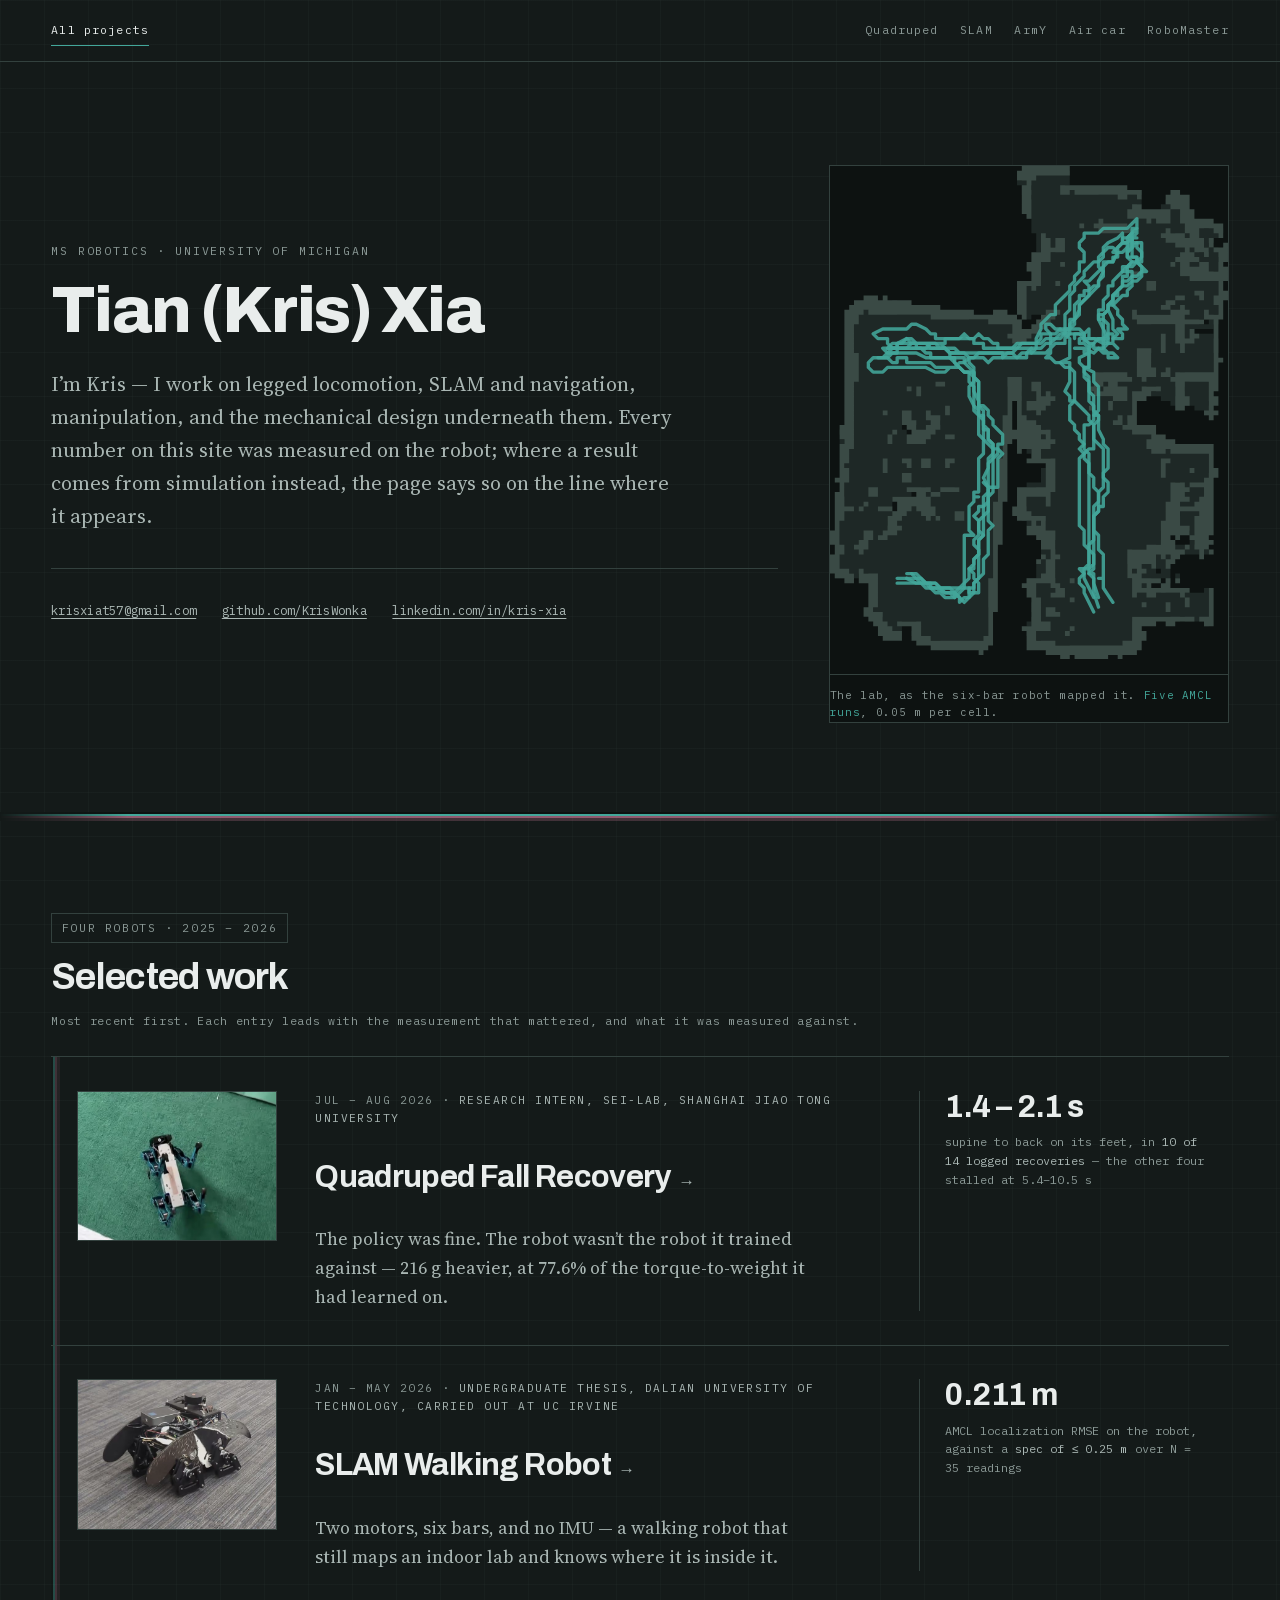
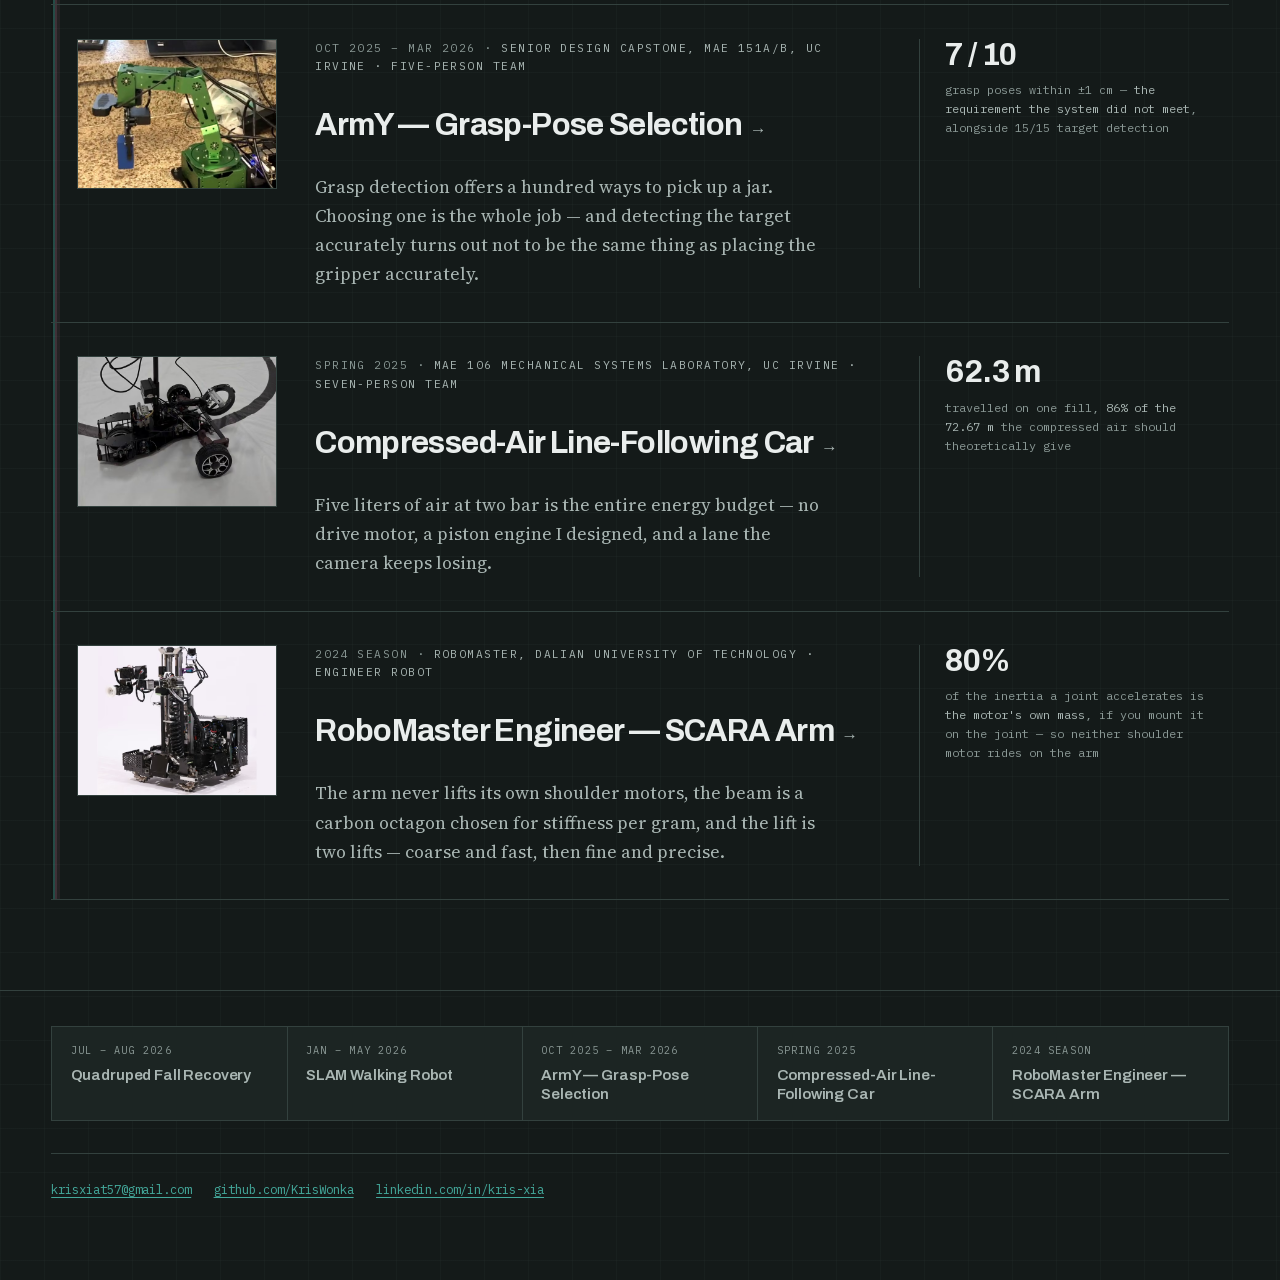
==== index.html @ 424e4858 "Portfolio site: five robotics project pages Static site, no build step. Self-hosted variable fonts, " ====
<!doctype html>
<html lang="en">
<head>
<meta charset="utf-8">
<meta name="viewport" content="width=device-width, initial-scale=1">
<title>Tian (Kris) Xia — Robotics</title>
<meta name="description" content="Robotics engineer — sim-to-real RL, legged locomotion, SLAM and navigation, manipulation. Five hardware projects, with the numbers each one produced.">
<link rel="canonical" href="https://kriswonka.github.io/">
<link rel="icon" href="favicon.ico" sizes="16x16 32x32 48x48">
<meta name="theme-color" content="#141a19">
<meta property="og:type" content="website">
<meta property="og:site_name" content="Tian (Kris) Xia">
<meta property="og:title" content="Tian (Kris) Xia — Robotics">
<meta property="og:description" content="Robotics engineer — sim-to-real RL, legged locomotion, SLAM and navigation, manipulation. Five hardware projects, with the numbers each one produced.">
<meta property="og:url" content="https://kriswonka.github.io/">
<meta property="og:image" content="https://kriswonka.github.io/assets/og/index.jpg?v=1788221884">
<meta property="og:image:width" content="1200">
<meta property="og:image:height" content="630">
<meta name="twitter:card" content="summary_large_image">
<meta name="twitter:title" content="Tian (Kris) Xia — Robotics">
<meta name="twitter:description" content="Robotics engineer — sim-to-real RL, legged locomotion, SLAM and navigation, manipulation. Five hardware projects, with the numbers each one produced.">
<meta name="twitter:image" content="https://kriswonka.github.io/assets/og/index.jpg?v=1788221884">
<link rel="preload" href="assets/fonts/archivo-600-800-latin.woff2?v=1788221884" as="font" type="font/woff2" crossorigin>
<link rel="preload" href="assets/fonts/source-serif-4-400-600-latin.woff2?v=1788221884" as="font" type="font/woff2" crossorigin>
<link rel="stylesheet" href="style.css?v=1788221884">
</head>

<body>
<a class="skip" href="#main">Skip to content</a>
<nav class="sitenav" aria-label="Projects"><div class="wrap">
  <a href="index.html" class="home" aria-current="page">All projects</a>
  <a href="quadruped.html">Quadruped</a>
  <a href="slam.html">SLAM</a>
  <a href="army.html">ArmY</a>
  <a href="linefollower.html">Air car</a>
  <a href="robomaster.html">RoboMaster</a>
</div></nav>

<header class="hero">
  <div class="wrap">
    <div class="home-grid">
      <div>
    <p class="eyebrow">MS Robotics · University of Michigan</p>
    <h1>Tian (Kris) Xia</h1>
    <p class="lede">
      I’m Kris — I work on legged locomotion, SLAM and navigation, manipulation, and the
      mechanical design underneath them. Every number on this site was measured on the
      robot; where a result comes from simulation instead, the page says so on the line
      where it appears.
    </p>
    <p class="home-contact">
      <a href="mailto:krisxiat57@gmail.com">krisxiat57@gmail.com</a>
      <a href="https://github.com/KrisWonka">github.com/KrisWonka</a>
      <a href="https://www.linkedin.com/in/kris-xia">linkedin.com/in/kris-xia</a>
    </p>
      </div>

      <figure class="home-map">
        <svg class="map-svg" xmlns="http://www.w3.org/2000/svg" viewBox="0 0 83 103" width="83" height="103" role="img" fill="none" aria-label="Occupancy grid of the lab, mapped by the six-bar walking robot, with five AMCL navigation runs traced across it."><g fill="#1e2826"><path d="M42 1h8v1h-8zM40 2h10v1h-10zM39 3h11v1h-11zM40 4h1v1h-1zM42 4h7v1h-7zM40 5h16v1h-16zM64 5h1v1h-1zM42 6h22v1h-22zM71 6h2v1h-2zM41 7h24v1h-24zM70 7h3v1h-3zM41 8h23v1h-23zM69 8h4v1h-4zM41 9h23v1h-23zM69 9h4v1h-4zM41 10h23v1h-23zM70 10h4v1h-4zM42 11h32v1h-32zM42 12h33v1h-33zM76 12h2v1h-2zM79 12h1v1h-1zM42 13h18v1h-18zM63 13h19v1h-19zM43 14h28v1h-28zM72 14h9v1h-9zM43 15h29v1h-29zM74 15h6v1h-6zM43 16h36v1h-36zM43 17h1v1h-1zM45 17h1v1h-1zM47 17h30v1h-30zM79 17h2v1h-2zM82 17h1v1h-1zM45 18h37v1h-37zM45 19h36v1h-36zM43 20h30v1h-30zM74 20h8v1h-8zM42 21h1v1h-1zM44 21h29v1h-29zM75 21h8v1h-8zM43 22h30v1h-30zM77 22h3v1h-3zM81 22h1v1h-1zM43 23h38v1h-38zM41 24h1v1h-1zM43 24h38v1h-38zM40 25h27v1h-27zM68 25h13v1h-13zM40 26h41v1h-41zM40 27h41v1h-41zM8 28h1v1h-1zM13 28h1v1h-1zM40 28h41v1h-41zM7 29h1v1h-1zM40 29h41v1h-41zM6 30h8v1h-8zM40 30h41v1h-41zM5 31h24v1h-24zM40 31h2v1h-2zM46 31h18v1h-18zM74 31h6v1h-6zM5 32h33v1h-33zM39 32h1v1h-1zM45 32h22v1h-22zM74 32h3v1h-3zM79 32h2v1h-2zM5 33h33v1h-33zM44 33h29v1h-29zM74 33h6v1h-6zM5 34h33v1h-33zM43 34h30v1h-30zM74 34h2v1h-2zM5 35h33v1h-33zM41 35h32v1h-32zM74 35h6v1h-6zM4 36h77v1h-77zM5 37h76v1h-76zM4 38h77v1h-77zM4 39h62v1h-62zM67 39h13v1h-13zM5 40h61v1h-61zM67 40h13v1h-13zM5 41h60v1h-60zM67 41h13v1h-13zM5 42h75v1h-75zM5 43h51v1h-51zM57 43h8v1h-8zM66 43h7v1h-7zM74 43h6v1h-6zM5 44h50v1h-50zM56 44h16v1h-16zM75 44h5v1h-5zM5 45h33v1h-33zM39 45h16v1h-16zM56 45h24v1h-24zM5 46h32v1h-32zM39 46h4v1h-4zM44 46h11v1h-11zM56 46h2v1h-2zM60 46h6v1h-6zM68 46h4v1h-4zM74 46h6v1h-6zM5 47h32v1h-32zM40 47h3v1h-3zM44 47h11v1h-11zM61 47h4v1h-4zM67 47h5v1h-5zM73 47h7v1h-7zM5 48h32v1h-32zM39 48h4v1h-4zM44 48h1v1h-1zM46 48h17v1h-17zM69 48h11v1h-11zM4 49h33v1h-33zM40 49h3v1h-3zM45 49h18v1h-18zM71 49h8v1h-8zM4 50h33v1h-33zM40 50h2v1h-2zM44 50h14v1h-14zM59 50h4v1h-4zM76 50h4v1h-4zM4 51h33v1h-33zM40 51h23v1h-23zM78 51h1v1h-1zM4 52h33v1h-33zM40 52h23v1h-23zM4 53h11v1h-11zM17 53h5v1h-5zM23 53h14v1h-14zM40 53h22v1h-22zM4 54h11v1h-11zM18 54h3v1h-3zM22 54h15v1h-15zM40 54h1v1h-1zM42 54h21v1h-21zM2 55h1v1h-1zM4 55h12v1h-12zM18 55h2v1h-2zM21 55h16v1h-16zM39 55h1v1h-1zM42 55h1v1h-1zM45 55h22v1h-22zM4 56h13v1h-13zM20 56h16v1h-16zM39 56h29v1h-29zM2 57h1v1h-1zM4 57h32v1h-32zM39 57h1v1h-1zM41 57h2v1h-2zM44 57h1v1h-1zM46 57h21v1h-21zM68 57h1v1h-1zM4 58h32v1h-32zM39 58h2v1h-2zM42 58h25v1h-25zM69 58h3v1h-3zM3 59h33v1h-33zM41 59h1v1h-1zM43 59h36v1h-36zM3 60h33v1h-33zM43 60h36v1h-36zM3 61h33v1h-33zM46 61h33v1h-33zM3 62h21v1h-21zM25 62h11v1h-11zM45 62h34v1h-34zM3 63h33v1h-33zM44 63h35v1h-35zM3 64h33v1h-33zM44 64h36v1h-36zM3 65h33v1h-33zM44 65h35v1h-35zM3 66h32v1h-32zM41 66h31v1h-31zM73 66h6v1h-6zM3 67h16v1h-16zM20 67h6v1h-6zM27 67h8v1h-8zM43 67h36v1h-36zM3 68h14v1h-14zM19 68h16v1h-16zM41 68h31v1h-31zM73 68h6v1h-6zM2 69h11v1h-11zM20 69h15v1h-15zM41 69h31v1h-31zM73 69h6v1h-6zM2 70h11v1h-11zM20 70h15v1h-15zM41 70h38v1h-38zM2 71h11v1h-11zM16 71h3v1h-3zM21 71h14v1h-14zM39 71h32v1h-32zM72 71h7v1h-7zM2 72h18v1h-18zM21 72h14v1h-14zM39 72h1v1h-1zM41 72h30v1h-30zM73 72h6v1h-6zM2 73h10v1h-10zM14 73h8v1h-8zM23 73h12v1h-12zM40 73h1v1h-1zM42 73h29v1h-29zM72 73h6v1h-6zM2 74h10v1h-10zM13 74h22v1h-22zM41 74h3v1h-3zM45 74h26v1h-26zM72 74h5v1h-5zM78 74h1v1h-1zM2 75h11v1h-11zM14 75h21v1h-21zM43 75h1v1h-1zM45 75h25v1h-25zM73 75h5v1h-5zM2 76h33v1h-33zM45 76h24v1h-24zM71 76h1v1h-1zM75 76h2v1h-2zM78 76h1v1h-1zM2 77h33v1h-33zM45 77h24v1h-24zM75 77h1v1h-1zM77 77h1v1h-1zM2 78h33v1h-33zM44 78h2v1h-2zM47 78h23v1h-23zM75 78h1v1h-1zM2 79h33v1h-33zM44 79h2v1h-2zM47 79h21v1h-21zM70 79h8v1h-8zM2 80h32v1h-32zM44 80h19v1h-19zM68 80h11v1h-11zM1 81h33v1h-33zM44 81h19v1h-19zM66 81h1v1h-1zM68 81h3v1h-3zM1 82h33v1h-33zM44 82h2v1h-2zM47 82h20v1h-20zM68 82h3v1h-3zM1 83h33v1h-33zM43 83h3v1h-3zM47 83h15v1h-15zM63 83h4v1h-4zM68 83h3v1h-3zM1 84h33v1h-33zM43 84h3v1h-3zM47 84h15v1h-15zM63 84h5v1h-5zM69 84h2v1h-2zM1 85h2v1h-2zM5 85h1v1h-1zM8 85h26v1h-26zM43 85h3v1h-3zM47 85h15v1h-15zM63 85h8v1h-8zM72 85h1v1h-1zM9 86h25v1h-25zM41 86h26v1h-26zM70 86h1v1h-1zM9 87h25v1h-25zM41 87h25v1h-25zM9 88h25v1h-25zM42 88h22v1h-22zM69 88h1v1h-1zM78 88h1v1h-1zM9 89h25v1h-25zM42 89h37v1h-37zM9 90h25v1h-25zM43 90h36v1h-36zM9 91h25v1h-25zM42 91h1v1h-1zM44 91h35v1h-35zM9 92h24v1h-24zM42 92h37v1h-37zM10 93h23v1h-23zM43 93h36v1h-36zM11 94h22v1h-22zM42 94h1v1h-1zM44 94h19v1h-19zM71 94h2v1h-2zM74 94h5v1h-5zM11 95h4v1h-4zM18 95h15v1h-15zM41 95h23v1h-23zM78 95h1v1h-1zM12 96h3v1h-3zM18 96h15v1h-15zM42 96h23v1h-23zM12 97h3v1h-3zM17 97h16v1h-16zM41 97h1v1h-1zM43 97h21v1h-21zM19 98h14v1h-14zM43 98h21v1h-21zM23 99h8v1h-8zM42 99h1v1h-1zM44 99h20v1h-20zM50 100h11v1h-11z"/></g><g fill="#3a4a45"><path d="M40 0h10v1h-10zM39 1h11v1h-11zM39 2h4v1h-4zM41 3h1v1h-1zM40 4h2v1h-2zM48 4h14v1h-14zM40 5h2v1h-2zM48 5h2v1h-2zM51 5h14v1h-14zM71 5h2v1h-2zM40 6h2v1h-2zM60 6h2v1h-2zM64 6h1v1h-1zM70 6h5v1h-5zM40 7h2v1h-2zM70 7h5v1h-5zM40 8h2v1h-2zM63 8h2v1h-2zM71 8h4v1h-4zM40 9h2v1h-2zM62 9h9v1h-9zM73 9h3v1h-3zM41 10h1v1h-1zM62 10h9v1h-9zM73 10h3v1h-3zM56 11h1v1h-1zM66 11h1v1h-1zM68 11h3v1h-3zM73 11h7v1h-7zM52 12h1v1h-1zM55 12h7v1h-7zM74 12h8v1h-8zM56 13h8v1h-8zM70 13h1v1h-1zM74 13h3v1h-3zM80 13h2v1h-2zM44 14h1v1h-1zM69 14h5v1h-5zM75 14h2v1h-2zM81 14h1v1h-1zM44 15h2v1h-2zM47 15h2v1h-2zM70 15h8v1h-8zM79 15h1v1h-1zM44 16h2v1h-2zM47 16h2v1h-2zM72 16h6v1h-6zM79 16h1v1h-1zM82 16h1v1h-1zM44 17h5v1h-5zM74 17h1v1h-1zM76 17h3v1h-3zM80 17h3v1h-3zM42 18h4v1h-4zM73 18h3v1h-3zM78 18h1v1h-1zM81 18h2v1h-2zM42 19h4v1h-4zM72 19h5v1h-5zM81 19h2v1h-2zM41 20h3v1h-3zM48 20h1v1h-1zM71 20h1v1h-1zM73 20h2v1h-2zM77 20h2v1h-2zM81 20h1v1h-1zM41 21h3v1h-3zM73 21h6v1h-6zM81 21h2v1h-2zM42 22h2v1h-2zM63 22h2v1h-2zM73 22h10v1h-10zM42 23h2v1h-2zM75 23h8v1h-8zM39 24h5v1h-5zM47 24h1v1h-1zM66 24h2v1h-2zM81 24h1v1h-1zM39 25h2v1h-2zM42 25h1v1h-1zM66 25h2v1h-2zM81 25h1v1h-1zM39 26h2v1h-2zM76 26h2v1h-2zM81 26h2v1h-2zM7 27h3v1h-3zM11 27h1v1h-1zM39 27h2v1h-2zM72 27h2v1h-2zM77 27h1v1h-1zM80 27h3v1h-3zM5 28h12v1h-12zM39 28h2v1h-2zM70 28h2v1h-2zM80 28h2v1h-2zM4 29h19v1h-19zM39 29h2v1h-2zM69 29h2v1h-2zM73 29h1v1h-1zM81 29h1v1h-1zM3 30h4v1h-4zM8 30h22v1h-22zM34 30h3v1h-3zM39 30h2v1h-2zM45 30h3v1h-3zM63 30h1v1h-1zM71 30h4v1h-4zM78 30h1v1h-1zM81 30h1v1h-1zM3 31h3v1h-3zM21 31h18v1h-18zM40 31h1v1h-1zM44 31h3v1h-3zM63 31h11v1h-11zM78 31h4v1h-4zM3 32h3v1h-3zM33 32h7v1h-7zM43 32h3v1h-3zM64 32h14v1h-14zM80 32h1v1h-1zM3 33h2v1h-2zM38 33h2v1h-2zM42 33h3v1h-3zM72 33h2v1h-2zM80 33h1v1h-1zM3 34h2v1h-2zM38 34h6v1h-6zM72 34h2v1h-2zM75 34h1v1h-1zM80 34h1v1h-1zM3 35h2v1h-2zM37 35h5v1h-5zM69 35h1v1h-1zM72 35h2v1h-2zM75 35h2v1h-2zM80 35h1v1h-1zM3 36h2v1h-2zM38 36h3v1h-3zM69 36h1v1h-1zM72 36h4v1h-4zM80 36h1v1h-1zM3 37h2v1h-2zM69 37h1v1h-1zM73 37h1v1h-1zM80 37h1v1h-1zM3 38h2v1h-2zM64 38h3v1h-3zM69 38h1v1h-1zM73 38h1v1h-1zM80 38h1v1h-1zM3 39h3v1h-3zM64 39h3v1h-3zM80 39h1v1h-1zM3 40h3v1h-3zM64 40h3v1h-3zM80 40h2v1h-2zM3 41h3v1h-3zM64 41h3v1h-3zM80 41h1v1h-1zM3 42h3v1h-3zM64 42h4v1h-4zM70 42h1v1h-1zM80 42h1v1h-1zM3 43h3v1h-3zM55 43h7v1h-7zM64 43h4v1h-4zM69 43h2v1h-2zM72 43h9v1h-9zM3 44h3v1h-3zM37 44h3v1h-3zM55 44h8v1h-8zM65 44h1v1h-1zM71 44h10v1h-10zM3 45h2v1h-2zM22 45h2v1h-2zM37 45h3v1h-3zM42 45h2v1h-2zM55 45h2v1h-2zM58 45h2v1h-2zM72 45h2v1h-2zM79 45h2v1h-2zM3 46h2v1h-2zM16 46h1v1h-1zM18 46h1v1h-1zM37 46h3v1h-3zM42 46h2v1h-2zM54 46h2v1h-2zM57 46h5v1h-5zM65 46h4v1h-4zM72 46h2v1h-2zM79 46h2v1h-2zM3 47h2v1h-2zM18 47h1v1h-1zM37 47h3v1h-3zM43 47h1v1h-1zM45 47h1v1h-1zM55 47h7v1h-7zM63 47h4v1h-4zM72 47h2v1h-2zM79 47h1v1h-1zM3 48h2v1h-2zM37 48h3v1h-3zM43 48h4v1h-4zM59 48h3v1h-3zM63 48h3v1h-3zM72 48h3v1h-3zM79 48h2v1h-2zM3 49h2v1h-2zM37 49h1v1h-1zM39 49h1v1h-1zM41 49h5v1h-5zM58 49h1v1h-1zM63 49h1v1h-1zM72 49h3v1h-3zM79 49h2v1h-2zM3 50h2v1h-2zM24 50h1v1h-1zM37 50h1v1h-1zM39 50h1v1h-1zM41 50h4v1h-4zM54 50h1v1h-1zM58 50h1v1h-1zM63 50h1v1h-1zM72 50h2v1h-2zM79 50h1v1h-1zM3 51h2v1h-2zM11 51h1v1h-1zM15 51h2v1h-2zM20 51h1v1h-1zM24 51h1v1h-1zM37 51h1v1h-1zM39 51h1v1h-1zM43 51h1v1h-1zM63 51h1v1h-1zM78 51h3v1h-3zM3 52h2v1h-2zM15 52h2v1h-2zM20 52h3v1h-3zM36 52h2v1h-2zM39 52h2v1h-2zM60 52h1v1h-1zM62 52h2v1h-2zM79 52h1v1h-1zM3 53h2v1h-2zM15 53h3v1h-3zM21 53h2v1h-2zM36 53h2v1h-2zM39 53h4v1h-4zM59 53h2v1h-2zM62 53h2v1h-2zM2 54h3v1h-3zM16 54h2v1h-2zM20 54h3v1h-3zM36 54h2v1h-2zM39 54h5v1h-5zM61 54h7v1h-7zM2 55h3v1h-3zM13 55h1v1h-1zM17 55h5v1h-5zM36 55h10v1h-10zM63 55h5v1h-5zM2 56h3v1h-3zM12 56h1v1h-1zM16 56h5v1h-5zM24 56h2v1h-2zM36 56h8v1h-8zM45 56h1v1h-1zM67 56h3v1h-3zM3 57h2v1h-2zM12 57h1v1h-1zM16 57h4v1h-4zM36 57h2v1h-2zM39 57h8v1h-8zM66 57h6v1h-6zM2 58h3v1h-3zM36 58h1v1h-1zM39 58h7v1h-7zM66 58h14v1h-14zM2 59h2v1h-2zM36 59h1v1h-1zM39 59h1v1h-1zM42 59h2v1h-2zM67 59h3v1h-3zM71 59h9v1h-9zM2 60h2v1h-2zM36 60h1v1h-1zM42 60h2v1h-2zM79 60h1v1h-1zM2 61h2v1h-2zM11 61h1v1h-1zM15 61h2v1h-2zM19 61h2v1h-2zM24 61h2v1h-2zM35 61h2v1h-2zM41 61h6v1h-6zM69 61h2v1h-2zM79 61h1v1h-1zM2 62h1v1h-1zM11 62h1v1h-1zM16 62h1v1h-1zM19 62h2v1h-2zM24 62h1v1h-1zM35 62h2v1h-2zM45 62h2v1h-2zM69 62h1v1h-1zM79 62h1v1h-1zM2 63h2v1h-2zM11 63h1v1h-1zM35 63h2v1h-2zM45 63h2v1h-2zM69 63h1v1h-1zM75 63h1v1h-1zM79 63h2v1h-2zM2 64h2v1h-2zM15 64h2v1h-2zM35 64h2v1h-2zM45 64h2v1h-2zM69 64h1v1h-1zM79 64h2v1h-2zM1 65h3v1h-3zM15 65h2v1h-2zM35 65h2v1h-2zM45 65h2v1h-2zM78 65h2v1h-2zM2 66h1v1h-1zM35 66h2v1h-2zM45 66h2v1h-2zM71 66h3v1h-3zM75 66h5v1h-5zM2 67h1v1h-1zM8 67h2v1h-2zM16 67h5v1h-5zM23 67h4v1h-4zM35 67h2v1h-2zM39 67h8v1h-8zM71 67h4v1h-4zM78 67h2v1h-2zM1 68h2v1h-2zM8 68h2v1h-2zM18 68h2v1h-2zM21 68h2v1h-2zM35 68h2v1h-2zM39 68h7v1h-7zM71 68h3v1h-3zM78 68h2v1h-2zM1 69h2v1h-2zM13 69h8v1h-8zM35 69h2v1h-2zM39 69h2v1h-2zM45 69h1v1h-1zM71 69h4v1h-4zM77 69h3v1h-3zM1 70h2v1h-2zM7 70h1v1h-1zM14 70h7v1h-7zM34 70h2v1h-2zM39 70h2v1h-2zM45 70h1v1h-1zM70 70h3v1h-3zM76 70h4v1h-4zM1 71h4v1h-4zM6 71h1v1h-1zM10 71h3v1h-3zM14 71h3v1h-3zM18 71h4v1h-4zM34 71h2v1h-2zM38 71h3v1h-3zM70 71h10v1h-10zM1 72h2v1h-2zM13 72h3v1h-3zM19 72h3v1h-3zM26 72h2v1h-2zM34 72h2v1h-2zM38 72h4v1h-4zM70 72h3v1h-3zM77 72h3v1h-3zM1 73h2v1h-2zM12 73h3v1h-3zM20 73h1v1h-1zM22 73h1v1h-1zM26 73h2v1h-2zM34 73h2v1h-2zM39 73h6v1h-6zM70 73h3v1h-3zM76 73h4v1h-4zM1 74h1v1h-1zM12 74h2v1h-2zM34 74h2v1h-2zM42 74h1v1h-1zM44 74h1v1h-1zM69 74h4v1h-4zM76 74h4v1h-4zM1 75h1v1h-1zM12 75h3v1h-3zM34 75h2v1h-2zM41 75h4v1h-4zM69 75h6v1h-6zM76 75h4v1h-4zM0 76h2v1h-2zM7 76h2v1h-2zM11 76h3v1h-3zM34 76h2v1h-2zM41 76h6v1h-6zM69 76h6v1h-6zM76 76h4v1h-4zM0 77h2v1h-2zM7 77h2v1h-2zM10 77h2v1h-2zM34 77h2v1h-2zM43 77h4v1h-4zM69 77h2v1h-2zM72 77h1v1h-1zM75 77h4v1h-4zM0 78h2v1h-2zM6 78h2v1h-2zM34 78h2v1h-2zM44 78h3v1h-3zM69 78h3v1h-3zM76 78h4v1h-4zM1 79h2v1h-2zM5 79h3v1h-3zM34 79h1v1h-1zM44 79h3v1h-3zM66 79h6v1h-6zM74 79h1v1h-1zM76 79h3v1h-3zM1 80h2v1h-2zM6 80h1v1h-1zM34 80h1v1h-1zM46 80h1v1h-1zM62 80h12v1h-12zM77 80h1v1h-1zM79 80h1v1h-1zM0 81h2v1h-2zM34 81h1v1h-1zM44 81h1v1h-1zM46 81h2v1h-2zM62 81h6v1h-6zM69 81h1v1h-1zM71 81h2v1h-2zM77 81h1v1h-1zM0 82h2v1h-2zM34 82h1v1h-1zM43 82h1v1h-1zM45 82h2v1h-2zM62 82h6v1h-6zM70 82h2v1h-2zM0 83h2v1h-2zM34 83h1v1h-1zM45 83h2v1h-2zM62 83h3v1h-3zM67 83h1v1h-1zM70 83h1v1h-1zM0 84h4v1h-4zM6 84h1v1h-1zM34 84h1v1h-1zM45 84h2v1h-2zM62 84h1v1h-1zM64 84h2v1h-2zM1 85h4v1h-4zM6 85h4v1h-4zM34 85h1v1h-1zM44 85h3v1h-3zM62 85h3v1h-3zM3 86h2v1h-2zM6 86h4v1h-4zM33 86h2v1h-2zM41 86h6v1h-6zM50 86h1v1h-1zM63 86h6v1h-6zM70 86h1v1h-1zM72 86h1v1h-1zM8 87h2v1h-2zM33 87h2v1h-2zM40 87h3v1h-3zM46 87h2v1h-2zM63 87h2v1h-2zM66 87h1v1h-1zM69 87h2v1h-2zM8 88h2v1h-2zM33 88h2v1h-2zM41 88h2v1h-2zM47 88h2v1h-2zM63 88h12v1h-12zM79 88h1v1h-1zM8 89h2v1h-2zM33 89h2v1h-2zM41 89h2v1h-2zM46 89h3v1h-3zM63 89h1v1h-1zM66 89h2v1h-2zM73 89h1v1h-1zM79 89h1v1h-1zM8 90h2v1h-2zM33 90h2v1h-2zM42 90h2v1h-2zM50 90h1v1h-1zM74 90h1v1h-1zM79 90h1v1h-1zM8 91h2v1h-2zM33 91h2v1h-2zM42 91h2v1h-2zM65 91h1v1h-1zM70 91h1v1h-1zM74 91h1v1h-1zM79 91h1v1h-1zM7 92h2v1h-2zM33 92h2v1h-2zM42 92h2v1h-2zM45 92h2v1h-2zM70 92h1v1h-1zM79 92h1v1h-1zM7 93h4v1h-4zM33 93h1v1h-1zM42 93h2v1h-2zM45 93h3v1h-3zM79 93h1v1h-1zM8 94h3v1h-3zM33 94h1v1h-1zM42 94h2v1h-2zM63 94h13v1h-13zM77 94h3v1h-3zM9 95h3v1h-3zM14 95h5v1h-5zM33 95h1v1h-1zM42 95h4v1h-4zM63 95h5v1h-5zM70 95h2v1h-2zM78 95h2v1h-2zM10 96h3v1h-3zM17 96h2v1h-2zM33 96h1v1h-1zM40 96h6v1h-6zM50 96h1v1h-1zM63 96h2v1h-2zM10 97h5v1h-5zM17 97h2v1h-2zM33 97h1v1h-1zM41 97h2v1h-2zM49 97h1v1h-1zM63 97h3v1h-3zM11 98h4v1h-4zM17 98h4v1h-4zM32 98h2v1h-2zM41 98h2v1h-2zM63 98h3v1h-3zM18 99h16v1h-16zM41 99h6v1h-6zM61 99h4v1h-4zM21 100h12v1h-12zM41 100h24v1h-24zM31 101h1v1h-1zM45 101h19v1h-19zM48 102h2v1h-2zM51 102h7v1h-7zM60 102h1v1h-1z"/></g><g stroke="#43a79a" stroke-width="0.7" stroke-opacity="0.88" stroke-linecap="round" stroke-linejoin="round" fill="none"><path class="t1" d="M16 86L16 86L18 87L19 87L20 87L21 88L22 88L23 88L24 89L25 89L26 90L27 89L28 88L28 87L29 86L29 85L29 84L30 84L30 82L31 81L31 80L31 79L31 78L32 77L31 76L31 74L32 73L32 72L32 71L32 69L33 68L33 67L32 66L33 67L33 65L33 64L33 63L33 62L33 61L34 60L34 59L34 58L33 57L33 56L33 55L32 54L32 52L32 51L31 50L31 48L31 47L31 45L30 44L30 43L29 42L28 41L28 40L26 40L25 40L24 40L23 40L21 40L20 40L18 39L18 39L17 39L15 39L14 39L13 39L12 39L12 39L11 38L12 38L14 38L14 38L16 38L17 38L18 38L19 38L21 38L23 38L24 38L25 39L26 39L27 39L29 39L30 39L31 39L32 39L33 39L34 39L35 39L36 39L37 39L38 39L39 38L40 38L42 38L42 39L43 38L44 38L45 37L46 37L47 36L48 36L49 35L49 34L50 34L50 33L51 32L52 30L52 29L53 28L53 28L54 27L55 26L55 26L56 25L56 24L57 22L57 21L57 20L58 20L59 20L60 18L60 18L61 18L62 17L63 16L62 18L63 17L63 17L64 16L64 17L65 18L65 19L65 20L64 20L63 21L62 21L62 22L62 23L61 23L61 25L60 26L60 26L59 27L59 28L58 29L58 30L59 32L59 33L59 34L60 35L60 35L59 36L59 36L59 37L60 38L59 37L58 37L57 36L56 36L55 36L54 36L53 36L52 35L51 35L50 35L49 35L50 36L50 37L50 38L50 40L48 41L50 41L50 42L51 43L51 44L51 45L51 46L51 48L51 49L50 50L50 50L50 51L50 52L50 53L51 54L51 55L52 56L52 57L53 58L53 59L54 60L54 62L54 63L54 64L54 65L54 66L54 68L54 69L54 70L54 72L54 73L54 75L54 76L54 77L54 78L54 79L54 80L55 81L55 83L55 84L54 85L55 85L55 86L55 87L56 90"/><path class="t2" d="M14 86L15 86L16 86L17 86L18 86L19 87L20 87L21 87L22 87L23 88L24 88L25 88L26 89L26 89L27 90L27 91L28 90L29 90L29 88L30 88L30 87L31 86L31 85L31 83L31 82L31 80L31 79L31 78L32 77L32 76L32 75L32 74L32 73L33 72L33 71L33 70L33 69L33 68L33 69L33 67L32 65L33 63L33 62L34 61L34 60L34 59L34 58L33 57L33 56L33 55L32 55L32 54L32 52L31 52L31 51L30 50L29 48L29 46L30 45L30 44L30 43L30 42L29 41L29 40L28 39L27 39L26 38L25 38L24 38L23 38L22 37L21 37L19 37L18 37L17 37L16 38L16 38L15 38L14 38L13 38L12 38L12 38L13 37L14 37L14 37L16 36L17 36L18 37L19 37L20 37L21 38L22 38L23 38L24 38L25 39L26 39L27 39L28 39L29 40L30 40L31 39L32 39L33 39L34 39L35 39L36 39L36 40L37 40L39 40L40 39L41 39L43 39L44 39L45 39L46 38L46 38L47 37L48 37L49 37L49 36L50 35L50 34L50 33L50 32L51 32L51 31L51 29L52 28L52 27L53 27L53 26L54 26L55 25L56 25L56 24L57 23L57 22L56 21L56 20L56 19L57 18L57 17L58 16L58 16L60 15L60 15L61 14L61 16L62 16L63 15L63 15L63 16L64 16L65 16L65 17L65 18L65 19L64 20L63 20L62 21L61 21L61 22L60 23L59 24L59 25L58 25L58 26L58 27L57 28L57 29L57 30L56 30L56 32L57 32L57 33L57 34L58 36L58 37L58 37L57 38L57 38L56 38L55 38L55 37L54 37L53 36L53 35L53 35L52 34L51 34L49 34L47 34L46 33L46 33L45 33L45 34L46 35L46 37L46 38L46 39L45 40L46 40L47 41L48 41L49 42L50 42L50 44L50 45L49 47L49 47L50 48L50 49L51 49L52 50L53 51L54 52L54 52L54 53L55 54L55 55L55 56L55 58L55 59L54 59L53 60L53 60L52 61L52 62L52 63L52 64L52 66L52 67L52 68L52 69L52 70L52 71L52 73L52 74L52 75L53 76L53 77L53 78L53 79L54 80L54 81L54 83L54 84L53 84L52 84L53 85L53 86L55 90"/><path class="t3" d="M17 85L18 85L19 86L19 86L20 87L21 87L22 87L23 88L24 88L25 88L26 88L27 88L28 88L29 88L29 89L30 89L31 89L31 88L31 87L30 86L30 85L29 84L30 83L30 82L31 81L31 80L30 79L30 78L31 77L31 75L31 74L30 73L30 73L31 72L31 71L32 71L33 70L33 69L34 68L34 67L34 66L34 66L34 65L34 64L34 63L34 61L35 60L35 59L35 58L36 58L36 56L35 55L35 55L34 54L34 53L33 52L33 51L32 50L31 50L31 49L30 47L30 45L30 44L30 43L29 43L28 43L27 42L26 41L26 41L25 40L25 39L24 38L23 37L22 37L20 37L19 37L18 37L17 37L15 37L14 37L14 38L14 39L13 39L12 40L12 40L10 40L11 40L12 39L12 39L13 38L14 38L15 38L16 38L17 38L18 38L19 38L20 38L21 37L21 37L23 37L24 37L24 36L25 36L27 36L28 35L29 36L30 36L31 35L32 36L33 36L34 37L35 37L35 38L36 38L37 38L39 38L40 37L41 37L42 37L43 37L43 37L44 36L44 35L45 35L45 35L47 35L48 34L49 35L49 34L49 33L49 31L49 31L50 30L50 29L50 28L50 27L51 26L51 25L52 24L53 23L53 22L54 21L54 21L55 20L56 20L57 19L57 18L58 17L59 17L60 18L60 18L60 17L61 16L62 16L63 15L64 14L64 13L63 14L62 15L63 15L64 15L63 15L63 16L63 17L62 18L62 19L63 20L62 21L61 22L61 22L62 22L63 22L63 23L63 24L62 25L61 25L60 26L59 27L59 28L59 28L59 29L60 30L60 31L61 32L61 33L62 34L61 34L60 34L61 35L61 36L60 36L59 36L59 35L58 35L57 36L57 36L56 36L55 37L55 37L54 38L53 37L52 37L52 36L52 36L53 36L53 37L54 38L54 39L54 41L54 42L53 42L53 44L53 44L54 45L54 46L54 48L54 49L55 50L55 51L56 52L56 53L55 54L55 55L55 56L55 57L56 58L57 59L57 60L57 61L57 62L57 63L57 65L57 65L58 66L58 67L58 68L57 69L57 70L57 71L56 71L56 72L55 73L55 74L55 75L55 76L56 77L56 79L56 80L56 80L57 81L57 82L57 83L57 84L57 85L57 86L56 86L57 86L57 88L59 91"/><path class="t4" d="M16 85L17 85L18 86L19 86L20 87L21 87L21 88L22 89L23 89L24 90L24 90L26 90L26 89L27 88L27 88L28 87L28 86L28 85L28 84L28 82L28 81L28 79L28 78L28 77L29 77L30 77L29 76L29 75L29 74L29 72L29 72L29 71L30 70L30 69L31 69L30 69L30 68L31 68L31 67L31 66L31 64L31 63L31 62L31 61L32 60L32 59L32 58L32 57L31 56L31 55L31 53L31 52L30 51L30 51L30 50L30 49L30 47L30 46L29 45L29 44L29 43L28 43L28 43L27 42L26 41L26 40L25 40L24 40L23 40L21 40L21 39L20 39L19 38L18 38L18 37L17 37L16 36L15 37L14 37L14 38L13 38L12 37L12 36L11 36L10 36L9 35L11 34L11 34L13 34L14 34L15 34L16 34L17 33L18 33L20 34L21 35L22 35L22 36L23 36L24 36L25 36L26 36L27 36L29 36L30 36L30 37L32 37L32 38L33 38L35 38L36 38L37 38L38 38L39 37L41 37L42 37L43 37L43 36L43 36L44 34L44 33L45 32L45 32L46 31L47 31L47 30L47 29L48 28L49 27L50 26L50 25L51 24L51 24L51 23L52 22L52 20L53 20L53 19L53 18L52 17L52 16L53 15L53 14L54 14L56 14L57 13L58 13L59 13L60 13L61 13L62 13L63 12L64 11L64 13L63 13L63 14L62 15L62 16L61 16L62 16L62 17L62 19L63 19L64 19L64 20L65 21L65 21L65 22L65 23L64 24L63 24L63 24L63 25L62 26L62 27L61 27L60 28L59 29L58 29L58 30L57 31L57 32L58 33L58 35L58 36L57 36L56 36L57 37L58 37L57 37L57 37L55 36L54 36L54 35L54 34L53 35L52 35L51 35L51 36L51 35L52 35L53 35L53 36L54 37L54 38L54 39L52 40L52 41L53 42L53 43L54 44L54 45L54 46L54 47L55 48L55 49L55 50L55 51L55 52L56 52L56 54L56 55L56 55L57 57L57 57L57 58L58 59L58 60L58 61L58 62L58 63L57 64L57 65L57 66L57 67L56 68L56 69L56 70L55 71L55 73L55 74L55 75L55 76L55 78L55 79L55 80L55 82L55 83L54 84L54 85L54 85L55 86L55 87L55 88L55 89L56 92"/><path class="t5" d="M14 87L15 87L16 87L17 87L18 87L19 87L20 88L21 88L22 88L24 89L25 89L26 89L27 90L28 91L29 90L29 90L30 89L30 87L31 86L32 85L32 85L32 83L32 82L33 81L33 80L33 79L33 78L33 77L33 76L34 75L33 74L33 73L33 72L33 71L33 70L33 70L33 68L33 67L34 67L35 67L35 66L35 65L35 63L35 61L35 61L36 60L35 59L34 59L34 59L33 58L32 57L32 56L32 55L32 54L32 53L31 52L31 51L31 50L31 49L31 47L31 46L31 45L31 45L30 44L29 43L28 43L27 42L26 42L26 42L25 42L24 42L22 42L21 41L20 41L19 41L17 41L16 41L16 40L14 40L14 41L13 41L12 40L11 40L10 40L9 40L8 41L8 42L8 42L9 43L11 43L12 42L13 42L15 42L16 42L17 42L19 42L20 42L22 43L22 43L23 43L24 43L25 42L26 42L27 41L28 41L28 41L29 40L30 40L31 40L32 40L33 41L34 40L35 40L36 40L37 39L38 39L39 40L40 40L41 40L41 40L41 39L42 38L43 38L43 37L44 37L45 36L46 36L47 36L48 35L48 35L49 35L50 34L51 33L51 32L52 31L52 30L52 29L53 28L53 28L54 27L54 27L54 26L54 25L53 24L54 24L55 23L56 22L57 21L57 21L58 20L59 20L59 19L60 19L60 18L59 18L59 18L60 17L61 16L61 15L62 15L63 14L63 16L63 16L63 18L63 19L64 19L64 20L64 20L65 21L66 22L65 22L64 23L63 23L62 24L61 24L61 25L60 26L60 27L59 27L59 28L58 29L58 30L57 31L57 31L56 31L56 32L57 34L57 35L57 37L57 38L58 39L58 40L59 40L60 40L59 39L58 39L57 39L56 38L55 39L55 39L53 38L52 38L51 38L51 38L53 38L53 39L54 39L54 40L54 41L54 42L53 42L55 43L55 44L55 45L55 45L56 46L56 47L56 49L56 50L56 51L55 52L55 53L54 54L53 54L53 55L53 56L53 57L53 58L52 59L53 60L53 61L53 61L54 62L54 64L55 65L55 66L55 67L56 68L56 69L56 70L56 72L55 73L55 74L55 76L55 77L55 78L54 79L54 80L54 81L54 83L53 84L53 85L52 86L52 87L53 88L53 88L53 89L55 93"/></g></svg>
        <figcaption>The lab, as the six-bar robot mapped it. <b>Five AMCL runs</b>, 0.05 m per cell.</figcaption>
      </figure>
    </div>
  </div>
</header>

<hr class="inflation">

<main id="main">
  <section>
    <div class="wrap">
      <div class="phase-head">
        <span class="phase-tag plain">Four robots · 2025 – 2026</span>
        <h2>Selected work</h2>
        <span class="phase-sub">Most recent first. Each entry leads with the measurement that mattered, and what it was measured against.</span>
      </div>

      <ul class="work-list">

        <li class="work-item">
          <a href="quadruped.html">
            <figure class="work-thumb">
              <picture>
                <source srcset="assets/thumbs/quadruped.avif?v=1788221884" type="image/avif">
                <img src="assets/thumbs/quadruped.jpg?v=1788221884" width="640" height="480" loading="lazy" decoding="async"
                     alt="The XGO quadruped lying on its back on turf, mid fall-recovery, legs in the air.">
              </picture>
            </figure>
            <p class="work-meta">Jul – Aug 2026 · <b>Research intern, SEI-LAB, Shanghai Jiao Tong University</b></p>
            <h3 class="work-title">Quadruped Fall Recovery <span class="arrow" aria-hidden="true">→</span></h3>
            <p class="work-claim">The policy was fine. The robot wasn’t the robot it trained against — 216 g heavier, at 77.6% of the torque-to-weight it had learned on.</p>
            <dl class="work-metric">
              <dt>1.4 – 2.1 s</dt>
              <dd>supine to back on its feet, in <b>10 of 14 logged recoveries</b> — the other four stalled at 5.4–10.5 s</dd>
            </dl>
          </a>
        </li>

        <li class="work-item">
          <a href="slam.html">
            <figure class="work-thumb">
              <picture>
                <source srcset="assets/thumbs/slam.avif?v=1788221884" type="image/avif">
                <img src="assets/thumbs/slam.jpg?v=1788221884" width="640" height="480" loading="lazy" decoding="async"
                     alt="The six-bar walking robot in its laser-cut magpie shell on lab carpet, seen from a raised three-quarter angle: the LiDAR and compute box on the top deck, the etched head and wing panels, and the black linkage legs beneath.">
              </picture>
            </figure>
            <p class="work-meta">Jan – May 2026 · <b>Undergraduate thesis, Dalian University of Technology, carried out at UC Irvine</b></p>
            <h3 class="work-title">SLAM Walking Robot <span class="arrow" aria-hidden="true">→</span></h3>
            <p class="work-claim">Two motors, six bars, and no IMU — a walking robot that still maps an indoor lab and knows where it is inside it.</p>
            <dl class="work-metric">
              <dt>0.211 m</dt>
              <dd>AMCL localization RMSE on the robot, against a <b>spec of ≤ 0.25 m</b> over N = 35 readings</dd>
            </dl>
          </a>
        </li>

        <li class="work-item">
          <a href="army.html">
            <figure class="work-thumb">
              <picture>
                <source srcset="assets/thumbs/army.avif?v=1788221884" type="image/avif">
                <img src="assets/thumbs/army.jpg?v=1788221884" width="640" height="480" loading="lazy" decoding="async"
                     alt="The green 6-DOF arm on a benchtop, gripper closed on a blue block.">
              </picture>
            </figure>
            <p class="work-meta">Oct 2025 – Mar 2026 · <b>Senior design capstone, MAE 151A/B, UC Irvine · five-person team</b></p>
            <h3 class="work-title">ArmY — Grasp-Pose Selection <span class="arrow" aria-hidden="true">→</span></h3>
            <p class="work-claim">Grasp detection offers a hundred ways to pick up a jar. Choosing one is the whole job — and detecting the target accurately turns out not to be the same thing as placing the gripper accurately.</p>
            <dl class="work-metric">
              <dt>7 / 10</dt>
              <dd>grasp poses within ±1 cm — <b>the requirement the system did not meet</b>, alongside 15/15 target detection</dd>
            </dl>
          </a>
        </li>

        <li class="work-item">
          <a href="linefollower.html">
            <figure class="work-thumb">
              <picture>
                <source srcset="assets/thumbs/linefollower.avif?v=1788221884" type="image/avif">
                <img src="assets/thumbs/linefollower.jpg?v=1788221884" width="640" height="480" loading="lazy" decoding="async"
                     alt="The compressed-air car on the white test track, drivetrain and air lines exposed.">
              </picture>
            </figure>
            <p class="work-meta">Spring 2025 · <b>MAE 106 Mechanical Systems Laboratory, UC Irvine · seven-person team</b></p>
            <h3 class="work-title">Compressed-Air Line-Following Car <span class="arrow" aria-hidden="true">→</span></h3>
            <p class="work-claim">Five liters of air at two bar is the entire energy budget — no drive motor, a piston engine I designed, and a lane the camera keeps losing.</p>
            <dl class="work-metric">
              <dt>62.3 m</dt>
              <dd>travelled on one fill, <b>86% of the 72.67 m</b> the compressed air should theoretically give</dd>
            </dl>
          </a>
        </li>

        <li class="work-item">
          <a href="robomaster.html">
            <figure class="work-thumb">
              <picture>
                <source srcset="assets/thumbs/robomaster.avif?v=1788221884" type="image/avif">
                <img src="assets/thumbs/robomaster.jpg?v=1788221884" width="640" height="480" loading="lazy" decoding="async"
                     alt="The RoboMaster Engineer robot as built, photographed against white: mecanum chassis, the vertical lift column, and the SCARA arm raised.">
              </picture>
            </figure>
            <p class="work-meta">2024 season · <b>RoboMaster, Dalian University of Technology · Engineer robot</b></p>
            <h3 class="work-title">RoboMaster Engineer — SCARA Arm <span class="arrow" aria-hidden="true">→</span></h3>
            <p class="work-claim">The arm never lifts its own shoulder motors, the beam is a carbon octagon chosen for stiffness per gram, and the lift is two lifts — coarse and fast, then fine and precise.</p>
            <dl class="work-metric">
              <dt>80%</dt>
              <dd>of the inertia a joint accelerates is <b>the motor's own mass</b>, if you mount it on the joint — so neither shoulder motor rides on the arm</dd>
            </dl>
          </a>
        </li>

      </ul>
    </div>
  </section>
</main>

<footer>
  <div class="wrap">
      <nav class="footnav" aria-label="All projects">
        <a href="quadruped.html"><span class="fn-when">Jul – Aug 2026</span><span class="fn-title">Quadruped Fall Recovery</span></a>
        <a href="slam.html"><span class="fn-when">Jan – May 2026</span><span class="fn-title">SLAM Walking Robot</span></a>
        <a href="army.html"><span class="fn-when">Oct 2025 – Mar 2026</span><span class="fn-title">ArmY — Grasp-Pose Selection</span></a>
        <a href="linefollower.html"><span class="fn-when">Spring 2025</span><span class="fn-title">Compressed-Air Line-Following Car</span></a>
        <a href="robomaster.html"><span class="fn-when">2024 season</span><span class="fn-title">RoboMaster Engineer — SCARA Arm</span></a>
      </nav>
      <p class="footer-contact">
        <a href="mailto:krisxiat57@gmail.com">krisxiat57@gmail.com</a>
        <a href="https://github.com/KrisWonka">github.com/KrisWonka</a>
        <a href="https://www.linkedin.com/in/kris-xia">linkedin.com/in/kris-xia</a>
      </p>

  </div>
</footer>

<script>
// 一页里自动播放的视频一多，浏览器就会拒绝其中一部分。改成滚到视野里才播、
// 离开就暂停：既绕开这个限制，也省掉看不见的解码开销。
(function () {
  var vids = [].slice.call(document.querySelectorAll('video[autoplay]'));
  if (!vids.length) return;
  var reduce = window.matchMedia && window.matchMedia('(prefers-reduced-motion: reduce)').matches;
  vids.forEach(function (v) { v.removeAttribute('autoplay'); v.pause(); });
  if (reduce) { vids.forEach(function (v) { v.setAttribute('controls', ''); }); return; }
  if (!('IntersectionObserver' in window)) { vids.forEach(function (v) { v.play().catch(function(){}); }); return; }
  var io = new IntersectionObserver(function (entries) {
    entries.forEach(function (e) {
      if (e.isIntersecting) { e.target.play().catch(function () { e.target.setAttribute('controls', ''); }); }
      else { e.target.pause(); }
    });
  }, { rootMargin: '200px 0px', threshold: 0.15 });
  vids.forEach(function (v) { io.observe(v); });
})();
</script>
</body>
</html>
---- style.css ----
/* ============================================================
   Palette sampled from the project's own RViz costmap frames.
   The sampled values below are the RViz originals; the tokens in
   :root are the darkened variants actually shipped, so the two
   deliberately differ. Shipped values are the ones in :root.
     sampled   unknown #607771  free #d0d0d0  inflation #43a79a
               ring #c57693     path #500051  frontier #43b63c
   ============================================================ */
/* ============================================================
   Self-hosted fonts. Previously these came from Google Fonts,
   which cost two extra domains, two DNS lookups and two TLS
   handshakes on a serial chain — and is unreachable from
   mainland China, where part of this work was done.
   Files live in assets/fonts/. Archivo and Source Serif 4 are
   variable fonts: one file covers the whole weight range.
   ============================================================ */
/* Archivo 600 800 — latin (variable) */
@font-face {
  font-family: 'Archivo';
  font-style: normal;
  font-weight: 600 800;
  font-display: swap;
  src: url('assets/fonts/archivo-600-800-latin.woff2') format('woff2');
  unicode-range: U+0000-00FF, U+0131, U+0152-0153, U+02BB-02BC, U+02C6, U+02DA, U+02DC, U+0304, U+0308, U+0329, U+2000-206F, U+20AC, U+2122, U+2191, U+2193, U+2212, U+2215, U+FEFF, U+FFFD;
}

/* Archivo 600 800 — latin-ext (variable) */
@font-face {
  font-family: 'Archivo';
  font-style: normal;
  font-weight: 600 800;
  font-display: swap;
  src: url('assets/fonts/archivo-600-800-latin-ext.woff2') format('woff2');
  unicode-range: U+0100-02BA, U+02BD-02C5, U+02C7-02CC, U+02CE-02D7, U+02DD-02FF, U+0304, U+0308, U+0329, U+1D00-1DBF, U+1E00-1E9F, U+1EF2-1EFF, U+2020, U+20A0-20AB, U+20AD-20C0, U+2113, U+2C60-2C7F, U+A720-A7FF;
}

/* IBM Plex Mono 500 — latin */
@font-face {
  font-family: 'IBM Plex Mono';
  font-style: normal;
  font-weight: 500;
  font-display: swap;
  src: url('assets/fonts/ibm-plex-mono-500-latin.woff2') format('woff2');
  unicode-range: U+0000-00FF, U+0131, U+0152-0153, U+02BB-02BC, U+02C6, U+02DA, U+02DC, U+0304, U+0308, U+0329, U+2000-206F, U+20AC, U+2122, U+2191, U+2193, U+2212, U+2215, U+FEFF, U+FFFD;
}

/* IBM Plex Mono 400 — latin */
@font-face {
  font-family: 'IBM Plex Mono';
  font-style: normal;
  font-weight: 400;
  font-display: swap;
  src: url('assets/fonts/ibm-plex-mono-400-latin.woff2') format('woff2');
  unicode-range: U+0000-00FF, U+0131, U+0152-0153, U+02BB-02BC, U+02C6, U+02DA, U+02DC, U+0304, U+0308, U+0329, U+2000-206F, U+20AC, U+2122, U+2191, U+2193, U+2212, U+2215, U+FEFF, U+FFFD;
}

/* IBM Plex Mono 500 — latin-ext */
@font-face {
  font-family: 'IBM Plex Mono';
  font-style: normal;
  font-weight: 500;
  font-display: swap;
  src: url('assets/fonts/ibm-plex-mono-500-latin-ext.woff2') format('woff2');
  unicode-range: U+0100-02BA, U+02BD-02C5, U+02C7-02CC, U+02CE-02D7, U+02DD-02FF, U+0304, U+0308, U+0329, U+1D00-1DBF, U+1E00-1E9F, U+1EF2-1EFF, U+2020, U+20A0-20AB, U+20AD-20C0, U+2113, U+2C60-2C7F, U+A720-A7FF;
}

/* IBM Plex Mono 400 — latin-ext */
@font-face {
  font-family: 'IBM Plex Mono';
  font-style: normal;
  font-weight: 400;
  font-display: swap;
  src: url('assets/fonts/ibm-plex-mono-400-latin-ext.woff2') format('woff2');
  unicode-range: U+0100-02BA, U+02BD-02C5, U+02C7-02CC, U+02CE-02D7, U+02DD-02FF, U+0304, U+0308, U+0329, U+1D00-1DBF, U+1E00-1E9F, U+1EF2-1EFF, U+2020, U+20A0-20AB, U+20AD-20C0, U+2113, U+2C60-2C7F, U+A720-A7FF;
}

/* Source Serif 4 400 600 — latin (variable) */
@font-face {
  font-family: 'Source Serif 4';
  font-style: normal;
  font-weight: 400 600;
  font-display: swap;
  src: url('assets/fonts/source-serif-4-400-600-latin.woff2') format('woff2');
  unicode-range: U+0000-00FF, U+0131, U+0152-0153, U+02BB-02BC, U+02C6, U+02DA, U+02DC, U+0304, U+0308, U+0329, U+2000-206F, U+20AC, U+2122, U+2191, U+2193, U+2212, U+2215, U+FEFF, U+FFFD;
}

/* Source Serif 4 400 600 — latin-ext (variable) */
@font-face {
  font-family: 'Source Serif 4';
  font-style: normal;
  font-weight: 400 600;
  font-display: swap;
  src: url('assets/fonts/source-serif-4-400-600-latin-ext.woff2') format('woff2');
  unicode-range: U+0100-02BA, U+02BD-02C5, U+02C7-02CC, U+02CE-02D7, U+02DD-02FF, U+0304, U+0308, U+0329, U+1D00-1DBF, U+1E00-1E9F, U+1EF2-1EFF, U+2020, U+20A0-20AB, U+20AD-20C0, U+2113, U+2C60-2C7F, U+A720-A7FF;
}

:root{
  --unknown:      #141a19;
  --void:         #0d1211;   /* 图/视频底衬，比页底更深一档 */
  --unknown-2:    #1c2523;
  --surface:      #232e2c;
  --line:         #33413e;
  --free:         #e9edec;
  --free-dim:     #a9b6b3;
  --free-faint:   #8a9895;
  --inflation:    #43a79a;
  --ring:         #c57693;
  --path:         #b452b8;
  --frontier:     #57c94f;

  --measure: 68ch;
  --gap: clamp(3.5rem, 7vw, 7rem);

  --display: "Archivo", system-ui, sans-serif;
  --body: "Source Serif 4", Georgia, serif;
  --mono: "IBM Plex Mono", ui-monospace, monospace;
}

*,*::before,*::after{ box-sizing:border-box; }
html{ -webkit-text-size-adjust:100%; }
body{
  margin:0;
  background:var(--unknown);
  color:var(--free);
  font-family:var(--body);
  font-size:clamp(1rem,0.96rem + 0.2vw,1.125rem);
  line-height:1.62;
  /* the occupancy grid, barely there */
  background-image:
    linear-gradient(rgba(96,119,113,.055) 1px, transparent 1px),
    linear-gradient(90deg, rgba(96,119,113,.055) 1px, transparent 1px);
  background-size:44px 44px;
}
img,video{ max-width:100%; height:auto; display:block; }

a{ color:var(--inflation); text-underline-offset:.22em; text-decoration-thickness:1px; }
a:hover{ color:var(--free); }
:focus-visible{ outline:2px solid var(--inflation); outline-offset:3px; }

.wrap{ width:min(1180px, 92vw); margin-inline:auto; }
.narrow{ max-width:var(--measure); }

/* ---------- type ---------- */
.eyebrow{
  font-family:var(--mono);
  font-size:.72rem; letter-spacing:.16em; text-transform:uppercase;
  color:var(--free-faint); margin:0 0 1.1rem;
}
.eyebrow b{ color:var(--inflation); font-weight:500; }

h1{
  font-family:var(--display); font-weight:800;
  font-size:clamp(2.1rem, 1.2rem + 3.6vw, 4.15rem);
  line-height:1.02; letter-spacing:-.028em;
  margin:0 0 1.5rem; max-width:20ch;
}
h1 em{ font-style:normal; color:var(--ring); }

h2{
  font-family:var(--display); font-weight:700;
  font-size:clamp(1.5rem,1.1rem + 1.5vw,2.3rem);
  line-height:1.1; letter-spacing:-.02em; margin:0 0 .9rem;
}
h3{
  font-family:var(--mono); font-weight:500;
  font-size:.78rem; letter-spacing:.13em; text-transform:uppercase;
  color:var(--free-dim); margin:2.6rem 0 .7rem;
}
p{ margin:0 0 1.15rem; }
.lede{ font-size:1.13em; color:var(--free-dim); max-width:62ch; }
strong{ color:var(--free); font-weight:600; }

/* ---------- signature: a cross-section through the costmap ----------
   occupied core -> inflation -> outer ring -> unknown.
   Same profile the planner sees around every obstacle.            */
.inflation{
  height:9px; margin:var(--gap) 0; border:0; position:relative;
  background:linear-gradient(90deg, var(--unknown) 0%, transparent 12%, transparent 88%, var(--unknown) 100%);
}
.inflation::before{
  content:""; position:absolute; inset:0;
  background:
    linear-gradient(to bottom,
      var(--void) 0 2px,
      var(--inflation) 2px 4px,
      color-mix(in srgb, var(--ring) 70%, transparent) 4px 6px,
      color-mix(in srgb, var(--ring) 26%, transparent) 6px 9px);
  mask-image:linear-gradient(90deg, transparent, #000 10%, #000 90%, transparent);
}

/* ---------- hero ---------- */
header.hero{ padding:clamp(3.5rem,8vw,7rem) 0 0; }
.hero-grid{ display:grid; gap:clamp(1.8rem,4vw,3.2rem); grid-template-columns:1fr; align-items:start; }
@media (min-width:920px){ .hero-grid{ grid-template-columns:1fr 360px; } }
@media (min-width:1100px){ .hero-grid{ grid-template-columns:1fr 460px; } }
/* "RoboMaster Engineer" is 685px set at the capped headline size and the column
   is 669px, so that title cannot hold the phrase on one line. This page gives
   30px back from its hero figure and lets the headline use the whole column.
   Below 1283px the wrap is viewport-bound and no width buys it, so it wraps. */
@media (min-width:1283px){
  .hero-grid.wide-title{ grid-template-columns:1fr 430px; }
  .hero-grid.wide-title h1{ max-width:none; }
  .hero-grid.wide-title h1 .keep{ white-space:nowrap; }
}
/* the hero video is portrait and taller than the headline block; centring the
   text against it turns one big hole under the lede into even margins */
@media (min-width:920px){ .hero-grid{ align-items:center; } }
.hero-fig{ margin:0; }
/* Three of the five hero clips are portrait and two are landscape, which made
   the opening of each page a different height. One box for all of them. */
.hero-fig video, .hero-fig img{
  width:100%; display:block; aspect-ratio:4/3; object-fit:cover; background:var(--void);
}
/* One hero clip is portrait for a reason — the robot and the map it is building
   are in the same frame — so it is fitted into the box instead of cropped. */
.hero-fig.uncropped video, .hero-fig.uncropped img{ object-fit:contain; }
.hero-media{
  margin-top:2.4rem; border:1px solid var(--line); background:var(--void);
}
.hero-media video{ width:100%; }
/* panel labels sit under the video, each over the panel it names */
.panel-key{
  display:grid; grid-template-columns:var(--split, 37.5% 1fr); gap:1px;
  margin:1px 0 0; background:var(--line); border:1px solid var(--line); border-top:0;
  font-family:var(--mono); font-size:.68rem; letter-spacing:.1em; text-transform:uppercase;
}
.panel-key span{ background:var(--unknown-2); color:var(--free-dim); padding:.5rem .8rem; }
.panel-key span:first-child{ color:var(--inflation); }
.panel-key.p1{ --split: 28.1% 1fr; }

/* ---------- spec strip ---------- */
.specs{
  display:grid; gap:1px; margin-top:2.4rem;
  grid-template-columns:repeat(auto-fit,minmax(min(200px,100%),1fr));
  background:var(--line); border:1px solid var(--line); border-top:0;
}
.specs div{ background:var(--unknown-2); padding:1.15rem 1.25rem; }
.specs dt{
  font-family:var(--mono); font-size:.68rem; letter-spacing:.12em;
  text-transform:uppercase; color:var(--free-faint); margin:0 0 .45rem;
}
.specs dd{
  margin:0; font-family:var(--display); font-weight:700;
  font-size:clamp(1.35rem,1.1rem + .8vw,1.85rem); letter-spacing:-.02em;
  color:var(--free);
}
.specs dd small{
  display:block; font-family:var(--body); font-weight:400; font-size:.78rem;
  letter-spacing:0; color:var(--free-faint); margin-top:.3rem;
}

/* One number, not four. The tile keeps the strip's own type and proportions —
   it is the same tile every other page carries, there is just one of it — and
   shrinks to its content instead of stretching one cell across the page. */
.specs.solo{ grid-template-columns:minmax(0,max-content); width:max-content; max-width:100%; }

/* ---------- phase sections ---------- */
section{ padding:0; }
/* tag sits on its own line so every heading starts at the text margin,
   whatever the tag's length */
.phase-head{ margin-bottom:1.6rem; }
.phase-tag{
  display:inline-block; margin-bottom:.85rem;
  font-family:var(--mono); font-size:.72rem; letter-spacing:.14em; text-transform:uppercase;
  color:var(--unknown); background:var(--inflation); padding:.3rem .6rem; white-space:nowrap;
}
.phase-tag.alt{ background:var(--ring); }
.phase-tag.plain{ background:transparent; color:var(--free-faint); border:1px solid var(--line); }
.phase-sub{ display:block; margin-top:.5rem;
  font-family:var(--mono); font-size:.72rem; color:var(--free-faint); letter-spacing:.06em; }

figure{ margin:1.8rem 0 0; border:1px solid var(--line); background:var(--void); }
figcaption{
  font-family:var(--mono); font-size:.72rem; line-height:1.6; color:var(--free-faint);
  padding:.8rem 1rem; border-top:1px solid var(--line);
}
figcaption b{ color:var(--free-dim); font-weight:500; }

.split{ display:grid; gap:clamp(1.6rem,3.5vw,3rem); grid-template-columns:1fr; align-items:start; }
@media (min-width:900px){ .split{ grid-template-columns:var(--cols, 1.05fr .95fr); } }


/* ---------- two-panel comparison: identical shape, captions bottom-aligned ---------- */
.compare{ display:grid; gap:clamp(1rem,2vw,1.6rem); grid-template-columns:1fr; margin-top:1.8rem; }
@media (min-width:820px){ .compare{ grid-template-columns:1fr 1fr; } }
.compare figure{ margin:0; display:flex; flex-direction:column; height:100%; }
.compare figure video{ width:100%; aspect-ratio:4/3; object-fit:cover; background:var(--void); }
.compare figcaption{ flex:1 1 auto; }
.surface{ font-family:var(--mono); font-size:.68rem; letter-spacing:.12em; text-transform:uppercase;
  color:var(--inflation); display:block; margin-bottom:.35rem; }
.surface.warm{ color:var(--ring); }


/* ---------- three-up gallery: identical shape, captions bottom-aligned ---------- */
.gallery{ display:grid; gap:clamp(1rem,2vw,1.5rem); grid-template-columns:1fr; margin-top:1.8rem; }
@media (min-width:700px){ .gallery{ grid-template-columns:repeat(2,1fr); } }
@media (min-width:1000px){ .gallery{ grid-template-columns:repeat(3,1fr); } }
.gallery figure{ margin:0; display:flex; flex-direction:column; height:100%; }
.gallery figure video{ width:100%; aspect-ratio:4/3; object-fit:cover; background:var(--void); }
.gallery figcaption{ flex:1 1 auto; }

/* ---------- data table ---------- */
table{ border-collapse:collapse; width:100%; font-family:var(--mono); font-size:.82rem; }
caption{
  text-align:left; font-family:var(--mono); font-size:.72rem; letter-spacing:.12em;
  text-transform:uppercase; color:var(--free-faint); padding-bottom:.7rem;
}
th,td{ text-align:left; padding:.62rem .8rem; border-bottom:1px solid var(--line); }
th{ color:var(--free-faint); font-weight:400; }
td:last-child{ text-align:right; color:var(--free); }
tr.pass td:last-child{ color:var(--frontier); }

/* ---------- comparison / log tables ---------- */
/* These carry sentences, not numbers, so they drop the mono face the
   short-value tables use. Under 640px each row becomes a stacked card and
   the column headings move into the cells via data-h. */
.dtab{ margin-top:1.7rem; }
.dtab table{ font-family:var(--body); font-size:.9rem; }
.dtab th{ font-family:var(--mono); font-size:.66rem; letter-spacing:.09em; text-transform:uppercase; }
.dtab thead th{ color:var(--free-faint); font-weight:400; }
.dtab th[scope="row"]{ color:var(--free); vertical-align:top; padding-left:0; }
.dtab td, .dtab td:last-child{ vertical-align:top; text-align:left; color:var(--free-dim); }
.dtab td:last-child{ color:var(--free); }
.dtab td b{ color:var(--free); font-weight:600; }
.dtab tr.win th[scope="row"]{ color:var(--inflation); }
.dtab tr.bad th[scope="row"]{ color:var(--ring); }
@media (min-width:641px){
  /* fixed layout so the two content columns stay the same width and the
     before/after pairs line up down the table */
  .dtab table{ table-layout:fixed; }
  /* fixed layout takes its widths from the first row, so they go on thead */
  .dtab thead th:first-child{ width:19%; }
  .dtab thead th:nth-child(2), .dtab thead th:nth-child(3){ width:40.5%; }
  /* five-column variant: the tuning log carries numbers as well as prose */
  .dtab.five table{ font-size:.85rem; }
  .dtab.five thead th:nth-child(1){ width:7%; }
  .dtab.five thead th:nth-child(2){ width:23%; }
  .dtab.five thead th:nth-child(3){ width:26%; }
  .dtab.five thead th:nth-child(4){ width:21%; }
  .dtab.five thead th:nth-child(5){ width:23%; }
  .dtab.five td:nth-child(4){ color:var(--free); }
  .dtab.five td:last-child{ color:var(--free-dim); }
}
@media (max-width:640px){
  .dtab thead{ display:none; }
  .dtab tr{ display:block; border-bottom:1px solid var(--line); padding:.9rem 0; }
  .dtab th[scope="row"], .dtab td{ display:block; border:0; padding:0; white-space:normal; }
  .dtab th[scope="row"]{ padding-bottom:.5rem; }
  .dtab td + td{ margin-top:.4rem; }
  .dtab td::before{
    content:attr(data-h) "  "; color:var(--free-faint);
    font-family:var(--mono); font-size:.64rem; letter-spacing:.09em; text-transform:uppercase;
  }
}

/* ---------- displayed formula ---------- */
.eq{
  font-family:var(--mono); font-size:.9rem; line-height:1.9; color:var(--free);
  background:var(--unknown-2); border-left:2px solid var(--inflation);
  padding:.9rem 1.1rem; margin:1.2rem 0; overflow-x:auto;
}
.eq small{
  display:block; font-family:var(--body); font-size:.8rem; line-height:1.55;
  color:var(--free-faint); margin-top:.65rem;
}

/* ---------- scope note ---------- */
.scope{
  border-left:2px solid var(--ring); padding:.15rem 0 .15rem 1.15rem;
  color:var(--free-dim);
}
.scope b{ color:var(--free); }

ul.plain{ list-style:none; padding:0; margin:0 0 1.15rem; }
ul.plain li{ padding-left:1.3rem; position:relative; margin-bottom:.55rem; color:var(--free-dim); }
ul.plain li::before{
  content:""; position:absolute; left:0; top:.62em;
  width:7px; height:7px; background:var(--inflation);
}
ul.plain li b{ color:var(--free); font-weight:600; }

/* ---------- footer ---------- */
footer{
  margin-top:var(--gap); border-top:1px solid var(--line);
  padding:2.2rem 0 3.5rem; font-family:var(--mono); font-size:.78rem; color:var(--free-faint);
}
footer a{ margin-right:1.4rem; display:inline-block; }
.back{ font-family:var(--mono); font-size:.75rem; letter-spacing:.1em; text-transform:uppercase; }

@media (prefers-reduced-motion:reduce){
  *{ animation:none !important; transition:none !important; scroll-behavior:auto !important; }
}

/* provenance note: distinguishes simulated results from on-robot measurements */
.sim-note{
  font-family:var(--mono); font-size:.72rem; letter-spacing:.06em;
  text-transform:uppercase; color:var(--free-faint);
  margin:0 0 .9rem; padding-left:.7rem; border-left:2px solid var(--path);
}

/* ============================================================
   HOME PAGE ONLY  (index.html)
   No new colours, no new typefaces — everything below is
   composed from the tokens already defined at the top.
   ============================================================ */

.home-contact{
  display:flex; flex-wrap:wrap; gap:.35rem 1.6rem;
  margin-top:2.2rem; padding-top:1.5rem; border-top:1px solid var(--line);
  font-family:var(--mono); font-size:.78rem; letter-spacing:.02em;
}
/* padding, not margin: it grows the tap target itself.
   Lighthouse wants >= 24x24 px with clear spacing between neighbours. */
.home-contact a{ color:var(--free-dim); padding:.45rem 0; display:inline-block; }
.home-contact a:hover{ color:var(--inflation); }

/* ---------- the work list ----------
   Each entry carries the one number that was measured, and the
   thing it was measured against. Reverse chronological: the dates
   are the structure because the progression is real information. */
.work-list{ list-style:none; padding:0; margin:0; }

.work-item{ border-top:1px solid var(--line); }
.work-item:last-child{ border-bottom:1px solid var(--line); }

/* the whole row is the link, so the target is large and obvious */
.work-item > a{
  display:grid; position:relative;
  grid-template-columns:1fr;
  gap:1.3rem clamp(1.5rem,3vw,3rem);
  padding:2.1rem 1.25rem 2.1rem 1.6rem;
  color:inherit; text-decoration:none;
  transition:background-color .18s ease;
}
/* signature: the costmap inflation profile from .inflation, stood on
   its end. Same stops, same order — occupied core, inflation, ring. */
.work-item > a::before{
  content:""; position:absolute; left:0; top:0; bottom:0; width:9px;
  background:linear-gradient(90deg,
    var(--void)            0 2px,
    var(--inflation)   2px 4px,
    color-mix(in srgb, var(--ring) 70%, transparent) 4px 6px,
    color-mix(in srgb, var(--ring) 26%, transparent) 6px 9px);
  opacity:.35;
  transition:opacity .18s ease;
}
.work-item > a:hover, .work-item > a:focus-visible{ background:var(--unknown-2); }
.work-item > a:hover::before, .work-item > a:focus-visible::before{ opacity:1; }

.work-meta{
  font-family:var(--mono); font-size:.7rem; letter-spacing:.13em;
  text-transform:uppercase; color:var(--free-faint);
  margin:0 0 .7rem;
}
.work-meta b{ color:var(--free-dim); font-weight:400; }

/* NOTE: .work-title is an <h3>. The global h3 rule sets mono/uppercase/
   small, so every one of those properties has to be reset here or the
   title inherits them. text-transform is the easy one to forget. */
.work-title{
  font-family:var(--display); font-weight:700;
  font-size:clamp(1.35rem,1.05rem + 1.1vw,1.95rem);
  line-height:1.15; letter-spacing:-.02em; text-transform:none;
  margin:0 0 .55rem; color:var(--free);
  display:flex; align-items:baseline; gap:.65rem;
}
.work-title .arrow{
  font-family:var(--mono); font-size:1.05rem; font-weight:400;
  color:var(--free-dim); transition:transform .18s ease, color .18s ease;
}
.work-item > a:hover .arrow, .work-item > a:focus-visible .arrow{
  color:var(--inflation); transform:translateX(.4rem);
}

/* the project's own thesis sentence, in its own words */
.work-claim{ margin:0; color:var(--free-dim); max-width:56ch; }

/* the measurement, and what it was measured against */
.work-metric{
  margin:0; align-self:stretch;
  font-family:var(--mono); font-size:.74rem; line-height:1.6;
  color:var(--free-faint);
  padding-top:1.35rem; border-top:1px solid var(--line);
}
@media (min-width:900px){
  .work-metric{ padding-top:0; border-top:0; border-left:1px solid var(--line); padding-left:clamp(1.2rem,2vw,1.8rem); }
}
.work-metric dt{
  font-family:var(--display); font-weight:700; letter-spacing:-.02em;
  font-size:clamp(1.5rem,1.15rem + 1vw,2rem); line-height:1.05;
  color:var(--free); margin-bottom:.6rem;
}
.work-metric dd{ margin:0; }
.work-metric dd b{ color:var(--free-dim); font-weight:400; }

/* ---- site-wide a11y fix (applies to every page, not just the home page) ----
   Footer links measured 20 px tall — under the 24 px minimum tap target that
   WCAG 2.2 / Lighthouse ask for. Padding grows the hit area without moving
   anything on screen. Flagged here because this rule is NOT home-page-scoped. */
footer a{ padding:.4rem 0; }

/* ---------- figure plate: two natural-aspect figures, captions bottom-aligned ---------- */
.plate{ display:grid; gap:clamp(1rem,2vw,1.5rem); grid-template-columns:1fr; margin-top:1.8rem; }
@media (min-width:760px){ .plate{ grid-template-columns:1fr 1fr; } }
.plate figure{ margin:0; display:flex; flex-direction:column; height:100%; }
.plate figcaption{ flex:1 1 auto; }
.plate img{ width:100%; }
/* figures lifted straight out of the paper keep their own white ground */
.paper img{ background:#fbfbf9; padding:.85rem; }

/* ---------- home hero: the lab's own occupancy grid ----------
   assets/hero-map.svg is generated by plots/gen_hero_map.py from the real
   auto_map.pgm the six-bar robot produced, with the five AMCL runs traced
   over it. The SVG is inlined into index.html; the draw-on animation
   and its prefers-reduced-motion guard live in this stylesheet, below. */
.home-grid{ display:grid; gap:clamp(2rem,4vw,3.4rem); grid-template-columns:1fr; align-items:center; }
@media (min-width:960px){ .home-grid{ grid-template-columns:1fr minmax(300px,400px); } }

.home-map{ margin:0; position:relative; }
.home-map img{ width:100%; height:auto; display:block; }
.home-map figcaption{
  font-family:var(--mono); font-size:.68rem; line-height:1.6;
  letter-spacing:.06em; color:var(--free-faint);
  padding:.75rem 0 0; border:0; border-top:1px solid var(--line); margin-top:.9rem;
}
.home-map figcaption b{ color:var(--inflation); font-weight:400; }

/* ---------- work row thumbnails ---------- */
.work-thumb{ margin:0; border:1px solid var(--line); background:var(--void); overflow:hidden; }
.work-thumb img{
  width:100%; aspect-ratio:4/3; object-fit:cover; display:block;
  filter:saturate(.92); transition:filter .18s ease, transform .3s ease;
}
.work-item > a:hover .work-thumb img,
.work-item > a:focus-visible .work-thumb img{ filter:saturate(1.05); transform:scale(1.03); }


/* 轨迹依次画出来 —— 一次性入场，不循环。dasharray 的数值就是各条 path 的
   实际长度（由 plots/gen_hero_map.py 算出并硬编码在下面），所以线不会出现
   接缝。reduced-motion 下直接呈现终态。 */
.map-svg{ width:100%; height:auto; display:block; }
.map-svg path{ stroke-dashoffset:0; }
.map-svg .t1{ stroke-dasharray:269; stroke-dashoffset:269; animation:trace 2.6s cubic-bezier(.22,.61,.36,1) .15s forwards; }
.map-svg .t2{ stroke-dasharray:295; stroke-dashoffset:295; animation:trace 2.6s cubic-bezier(.22,.61,.36,1) .43s forwards; }
.map-svg .t3{ stroke-dasharray:293; stroke-dashoffset:293; animation:trace 2.6s cubic-bezier(.22,.61,.36,1) .71s forwards; }
.map-svg .t4{ stroke-dasharray:296; stroke-dashoffset:296; animation:trace 2.6s cubic-bezier(.22,.61,.36,1) .99s forwards; }
.map-svg .t5{ stroke-dasharray:295; stroke-dashoffset:295; animation:trace 2.6s cubic-bezier(.22,.61,.36,1) 1.27s forwards; }
@keyframes trace{ to{ stroke-dashoffset:0; } }
@media (prefers-reduced-motion:reduce){
  .map-svg .t1,.map-svg .t2,.map-svg .t3,.map-svg .t4,.map-svg .t5{
    animation:none; stroke-dashoffset:0;
  }
}

/* ---------- work row layout, three steps ----------
   < 900px   everything stacked
   900-1080  two columns: [thumb + prose] | [measurement]
   >= 1080   three columns: thumb | prose | measurement
   The 3-up needs real width; forcing it at 900 squeezed the title to two
   lines and left the prose column at ~380px. :has() picks out the rows
   that actually carry a thumbnail (Baseline since Dec 2023). */
@media (min-width:900px){
  .work-item > a{ grid-template-columns:1fr minmax(230px,290px); grid-template-rows:auto auto auto 1fr; }
  .work-item > a > .work-thumb { grid-column:1; grid-row:1; max-width:260px; }
  .work-item > a > .work-meta  { grid-column:1; grid-row:2; }
  .work-item > a > .work-title { grid-column:1; grid-row:3; }
  .work-item > a > .work-claim { grid-column:1; grid-row:4; }
  .work-item > a > .work-metric{ grid-column:2; grid-row:1 / -1; }
  /* rows with no thumbnail: prose starts at row 1, nothing left hanging */
  .work-item > a:not(:has(.work-thumb)) > .work-meta { grid-row:1; }
  .work-item > a:not(:has(.work-thumb)) > .work-title{ grid-row:2; }
  .work-item > a:not(:has(.work-thumb)) > .work-claim{ grid-row:3; }
}
@media (min-width:1080px){
  .work-item > a:has(.work-thumb){
    grid-template-columns:minmax(150px,200px) 1fr minmax(230px,290px);
    grid-template-rows:auto auto 1fr;
  }
  .work-item > a:has(.work-thumb) > .work-thumb { grid-column:1; grid-row:1 / -1; max-width:none; align-self:start; }
  .work-item > a:has(.work-thumb) > .work-meta  { grid-column:2; grid-row:1; }
  .work-item > a:has(.work-thumb) > .work-title { grid-column:2; grid-row:2; }
  .work-item > a:has(.work-thumb) > .work-claim { grid-column:2; grid-row:3; }
  .work-item > a:has(.work-thumb) > .work-metric{ grid-column:3; grid-row:1 / -1; }
}

/* ============================================================
   SITE NAVIGATION  (added 2026-08-29)
   Before this, a project page had exactly one internal link —
   "← All projects" at the very bottom — and carried no contact
   detail at all. A recruiter or professor deep-links straight
   into a project page from a CV or an email; they never arrive
   through the home page. So every page now carries the whole
   set, and the contact line is reachable from anywhere.
   No JavaScript: it is a flex row of links that wraps.
   ============================================================ */

/* keyboard users land here first; invisible until focused */
.skip{
  position:absolute; left:-9999px; top:0; z-index:100;
  font-family:var(--mono); font-size:.78rem;
  background:var(--inflation); color:var(--unknown);
  padding:.65rem 1rem; text-decoration:none;
}
.skip:focus{ left:0; }

.sitenav{
  border-bottom:1px solid var(--line);
  font-family:var(--mono); font-size:.72rem; letter-spacing:.1em;
}
.sitenav .wrap{
  display:flex; flex-wrap:wrap; align-items:baseline;
  gap:.2rem 1.35rem; padding:.95rem 0;
}
.sitenav a{
  color:var(--free-faint); text-decoration:none;
  padding:.35rem 0;                      /* >=24px tap target */
  border-bottom:1px solid transparent;
}
.sitenav a:hover{ color:var(--free); }
.sitenav a[aria-current="page"]{ color:var(--free); border-bottom-color:var(--inflation); }
.sitenav .home{ color:var(--free-dim); margin-right:auto; }
.sitenav .home:hover{ color:var(--inflation); }

/* contact row in the footer of every page */
.footer-contact{
  display:flex; flex-wrap:wrap; gap:.2rem 1.4rem;
  margin-top:1.2rem; padding-top:1.2rem; border-top:1px solid var(--line);
}
footer .footer-contact a{ margin-right:0; padding:.4rem 0; }

/* 视觉上隐藏但留给屏幕阅读器 —— 表格角落单元格需要一个名字，
   但画在页面上会显得多余。 */
.visually-hidden{
  position:absolute; width:1px; height:1px; margin:-1px; padding:0;
  overflow:hidden; clip:rect(0 0 0 0); white-space:nowrap; border:0;
}

/* 页脚级的小字备注（代码是否公开、素材来源等）。
   之前这条在四个页面里是同一段内联 style，现在收成一个类。 */
.note{
  color:var(--free-faint); font-family:var(--mono);
  font-size:.78rem; line-height:1.7; margin-top:1.6rem;
}

/* .split 的列宽可按需覆盖 —— 两侧内容长短差得多时，
   给长的一侧更多宽度，两列高度才拉得平。
   用法：<div class="split" style="--cols:.8fr 1.2fr"> */

/* 窄图独占一行时，让说明文字挪到图旁边，而不是让右半边空着。
   语义不变 —— figcaption 仍在 figure 里，只是网格换了位置。 */
@media (min-width:900px){
  figure.fig-side{ display:grid; grid-template-columns:var(--fig, 1fr 1fr); align-items:start; }
  figure.fig-side img, figure.fig-side video{ width:100%; }
  figure.fig-side figcaption{
    border-top:0; border-left:1px solid var(--line);
    padding:1rem 1.1rem; align-self:stretch;
  }
}




/* ============================================================
   FOOTER PROJECT NAV  (added 2026-08-30)
   顶部那排是紧凑的定位条；页尾这排是「读完了，接下来看什么」，
   所以带上项目名和时间，让人直接挑，而不是先退回首页。
   当前页保留在列表里但不可点，位置感才不会丢。
   ============================================================ */
.footnav{
  display:grid; gap:1px;
  grid-template-columns:repeat(auto-fit, minmax(min(210px,100%), 1fr));
  background:var(--line); border:1px solid var(--line);
  margin-bottom:2rem;
}
.footnav a, .footnav span.here{
  display:block; background:var(--unknown-2);
  padding:1rem 1.15rem; text-decoration:none; margin:0;
  transition:background-color .18s ease;
}
.footnav a:hover{ background:var(--surface); }
.footnav .fn-when{
  display:block; font-family:var(--mono); font-size:.64rem;
  letter-spacing:.12em; text-transform:uppercase; color:var(--free-faint);
  margin-bottom:.4rem;
}
.footnav .fn-title{
  display:block; font-family:var(--display); font-weight:600;
  font-size:.94rem; line-height:1.25; letter-spacing:-.01em; color:var(--free-dim);
}
.footnav a:hover .fn-title{ color:var(--free); }
.footnav span.here .fn-title{ color:var(--free); }
.footnav span.here{ background:var(--unknown); cursor:default; }
.footnav span.here .fn-when{ color:var(--inflation); }

.footer-end{ display:flex; flex-wrap:wrap; align-items:baseline; gap:.2rem 1.4rem; }
.footer-end .back{ margin-right:0; }

/* The three-band figure is the reference for everything the prose beside it
   describes (y1, y2, the green span), and that prose is more than twice as
   tall. Pin the figure so it stays next to whichever paragraph is being read
   instead of scrolling away and leaving a column of empty space. */
@media (min-width:900px){
  .stick-col{ align-self:stretch; }
  .stick{ position:sticky; top:2rem; }
}
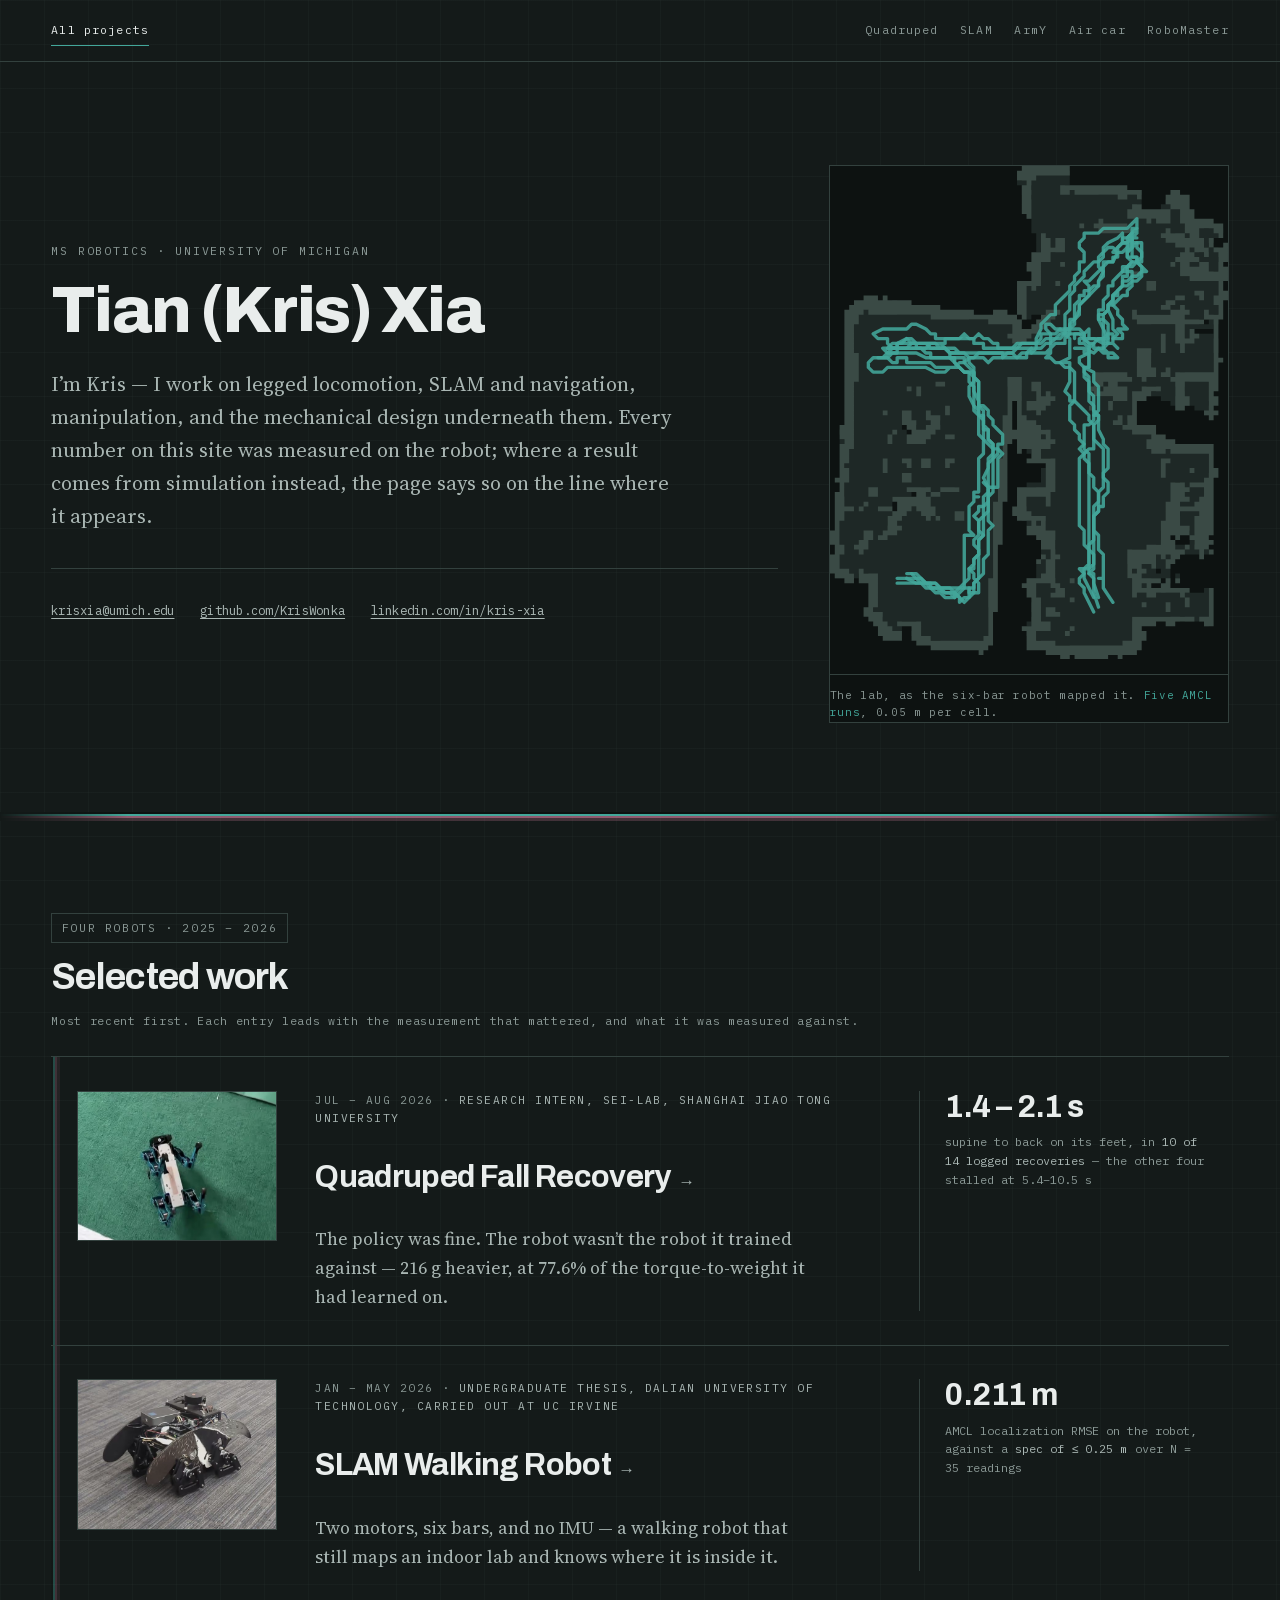
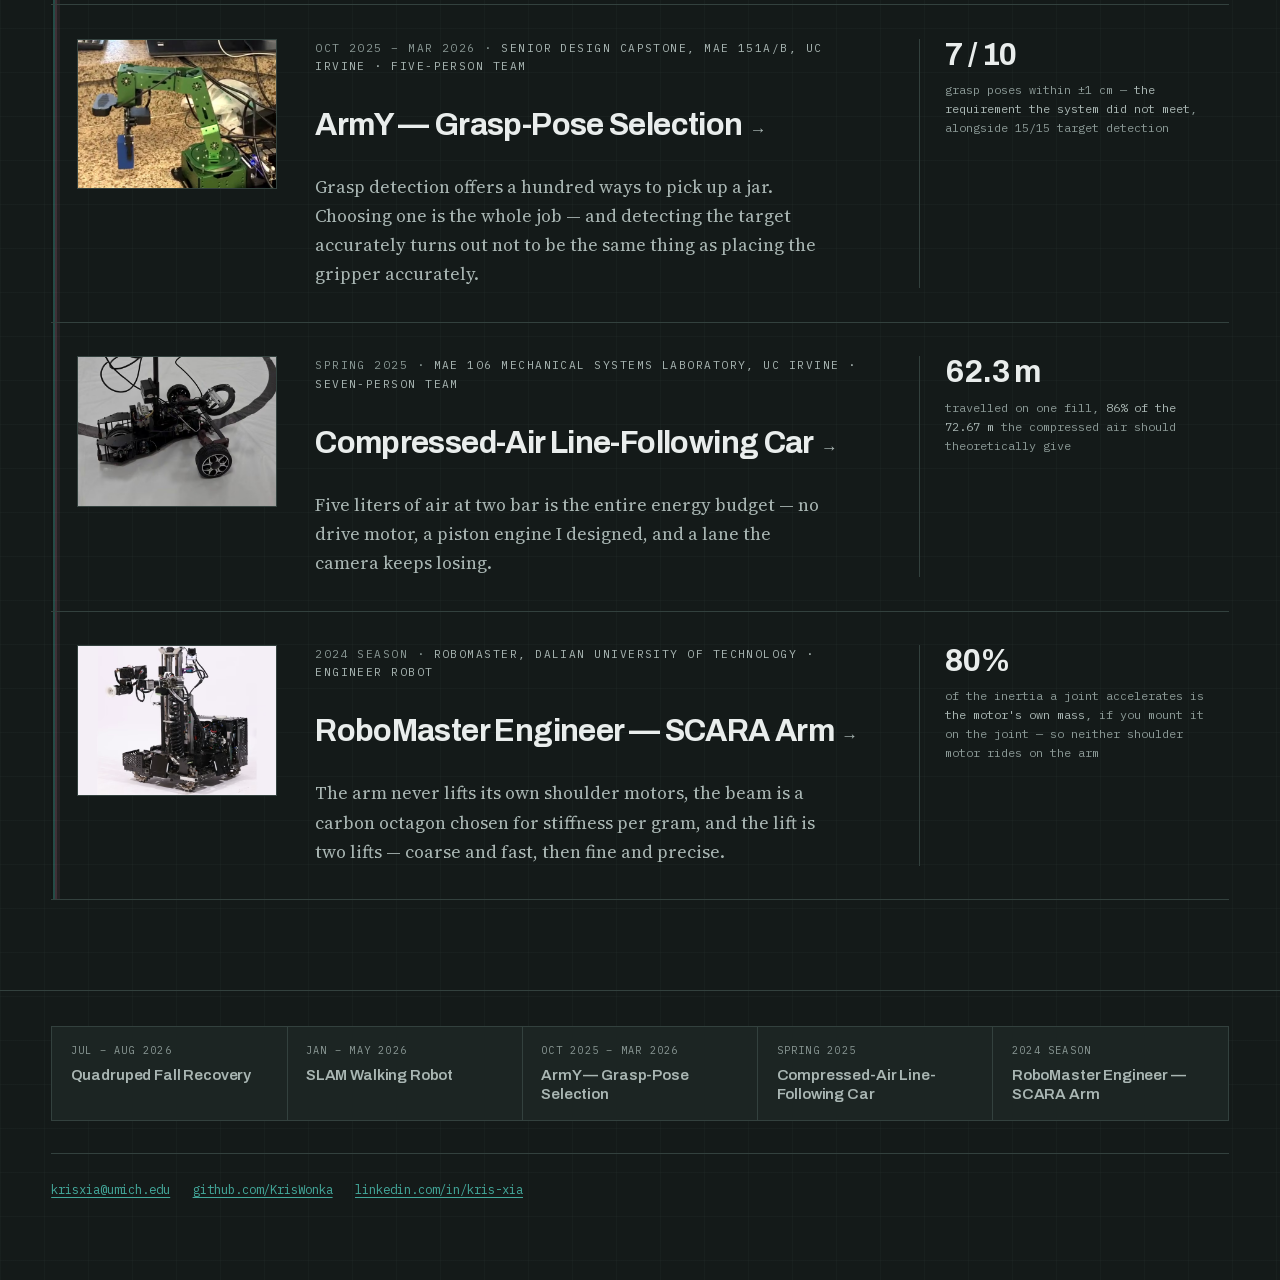
==== commit 8cabf769: "Use the umich address for contact across the site" ====
--- a/index.html
+++ b/index.html
@@ -49,7 +49,7 @@
       where it appears.
     </p>
     <p class="home-contact">
-      <a href="mailto:krisxiat57@gmail.com">krisxiat57@gmail.com</a>
+      <a href="mailto:krisxia@umich.edu">krisxia@umich.edu</a>
       <a href="https://github.com/KrisWonka">github.com/KrisWonka</a>
       <a href="https://www.linkedin.com/in/kris-xia">linkedin.com/in/kris-xia</a>
     </p>
@@ -186,7 +186,7 @@
         <a href="robomaster.html"><span class="fn-when">2024 season</span><span class="fn-title">RoboMaster Engineer — SCARA Arm</span></a>
       </nav>
       <p class="footer-contact">
-        <a href="mailto:krisxiat57@gmail.com">krisxiat57@gmail.com</a>
+        <a href="mailto:krisxia@umich.edu">krisxia@umich.edu</a>
         <a href="https://github.com/KrisWonka">github.com/KrisWonka</a>
         <a href="https://www.linkedin.com/in/kris-xia">linkedin.com/in/kris-xia</a>
       </p>
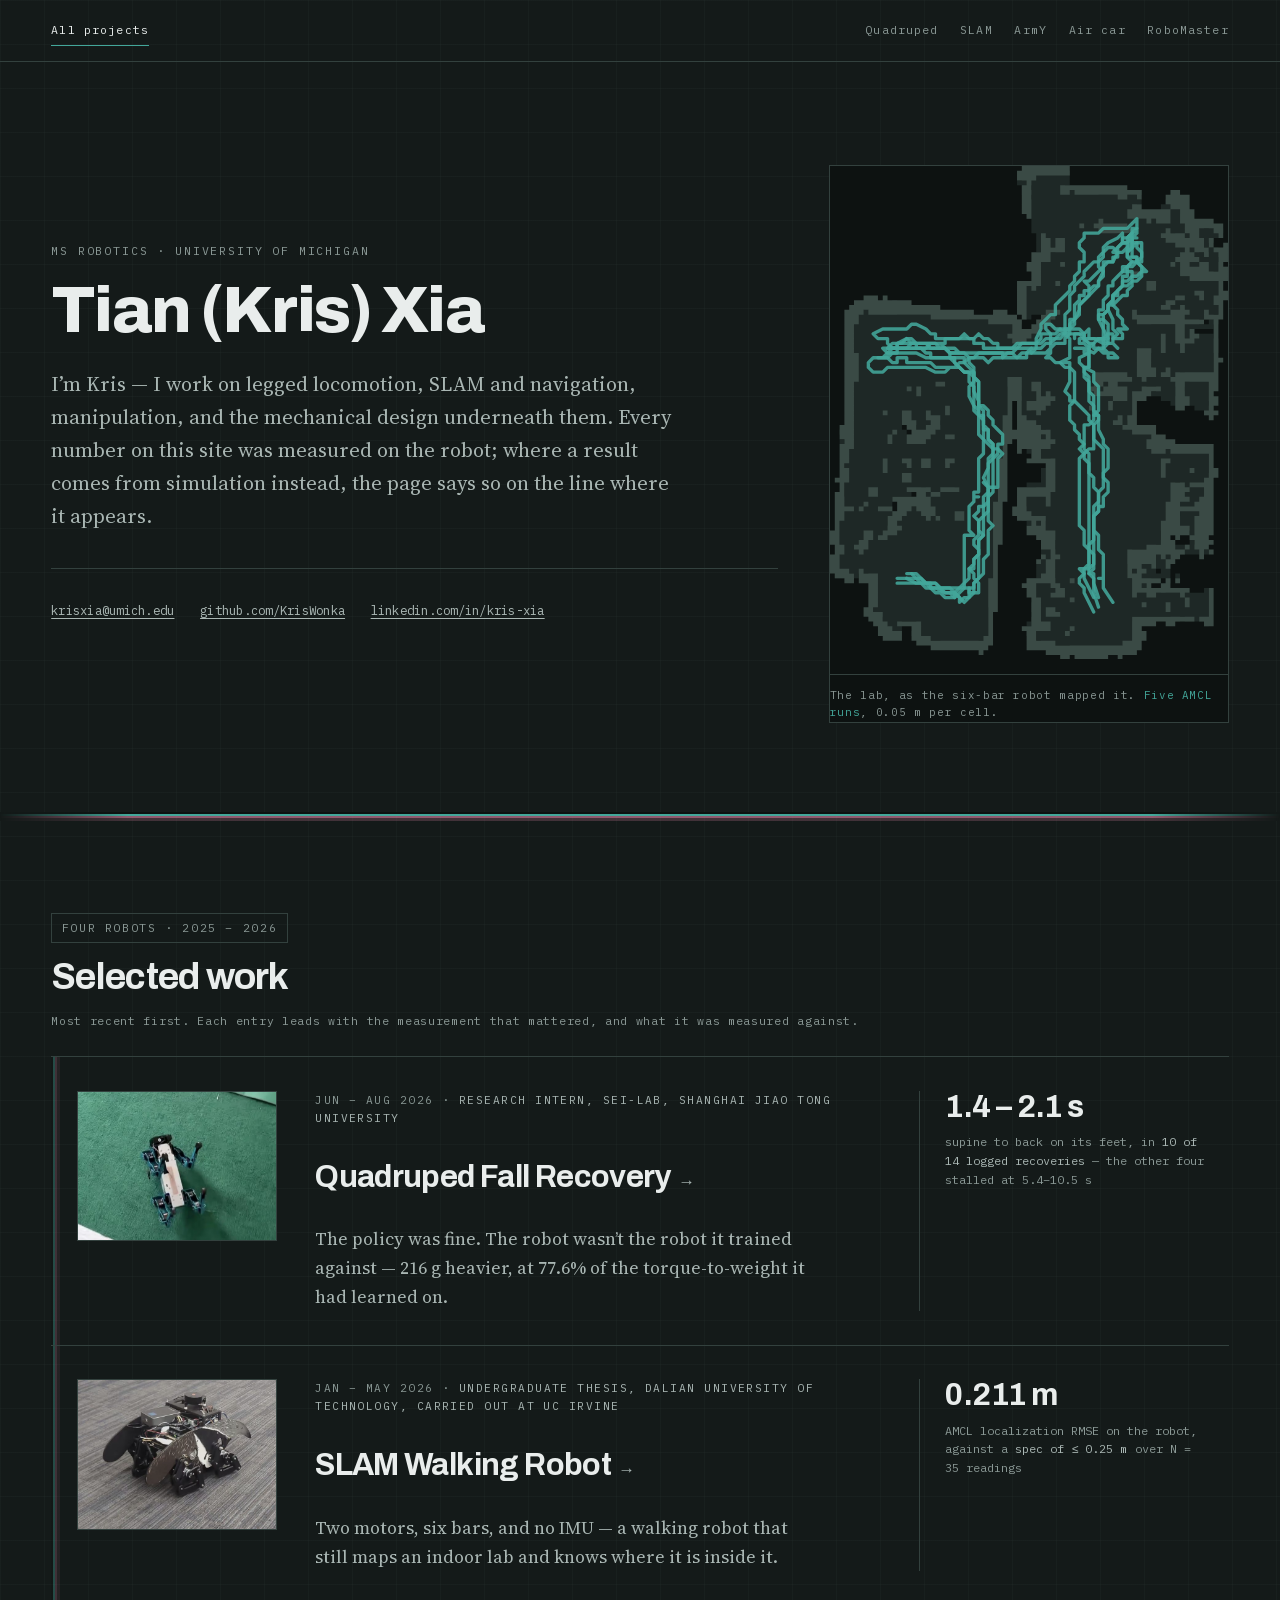
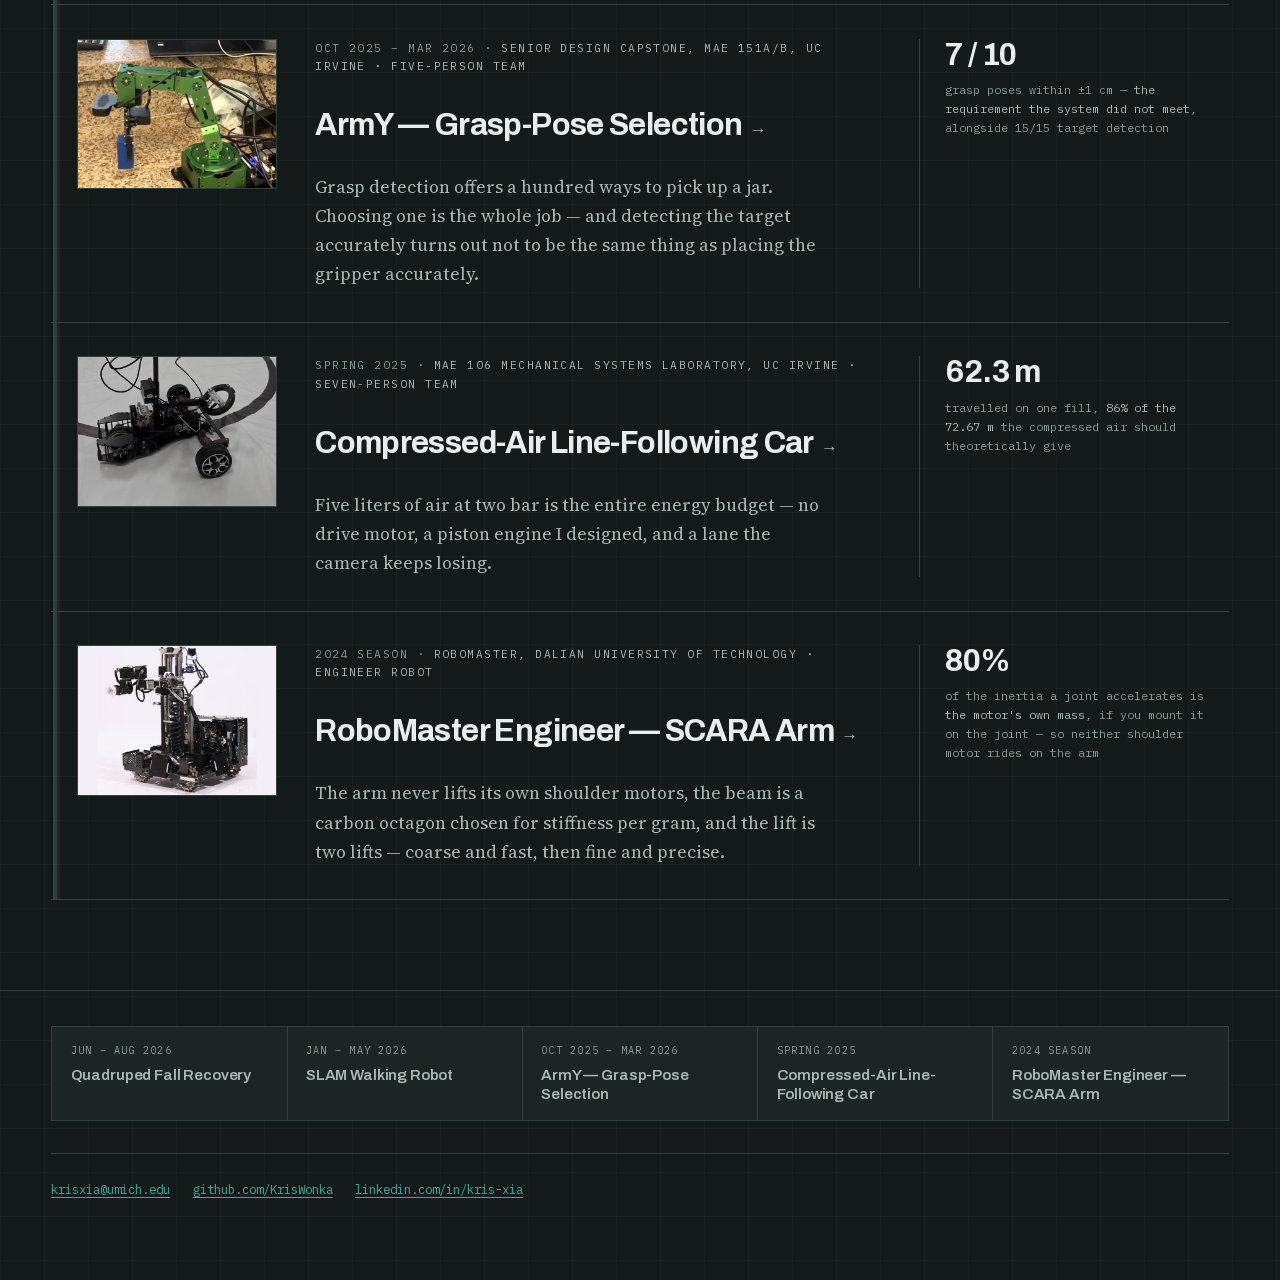
==== commit 961db64f: "Correct the SJTU internship dates to Jun – Aug 2026" ====
--- a/index.html
+++ b/index.html
@@ -5,21 +5,21 @@
 <meta name="viewport" content="width=device-width, initial-scale=1">
 <title>Tian (Kris) Xia — Robotics</title>
 <meta name="description" content="Robotics engineer — sim-to-real RL, legged locomotion, SLAM and navigation, manipulation. Five hardware projects, with the numbers each one produced.">
-<link rel="canonical" href="https://kriswonka.github.io/">
+<link rel="canonical" href="https://krisxia.com/">
 <link rel="icon" href="favicon.ico" sizes="16x16 32x32 48x48">
 <meta name="theme-color" content="#141a19">
 <meta property="og:type" content="website">
 <meta property="og:site_name" content="Tian (Kris) Xia">
 <meta property="og:title" content="Tian (Kris) Xia — Robotics">
 <meta property="og:description" content="Robotics engineer — sim-to-real RL, legged locomotion, SLAM and navigation, manipulation. Five hardware projects, with the numbers each one produced.">
-<meta property="og:url" content="https://kriswonka.github.io/">
-<meta property="og:image" content="https://kriswonka.github.io/assets/og/index.jpg?v=1788221884">
+<meta property="og:url" content="https://krisxia.com/">
+<meta property="og:image" content="https://krisxia.com/assets/og/index.jpg?v=1788221884">
 <meta property="og:image:width" content="1200">
 <meta property="og:image:height" content="630">
 <meta name="twitter:card" content="summary_large_image">
 <meta name="twitter:title" content="Tian (Kris) Xia — Robotics">
 <meta name="twitter:description" content="Robotics engineer — sim-to-real RL, legged locomotion, SLAM and navigation, manipulation. Five hardware projects, with the numbers each one produced.">
-<meta name="twitter:image" content="https://kriswonka.github.io/assets/og/index.jpg?v=1788221884">
+<meta name="twitter:image" content="https://krisxia.com/assets/og/index.jpg?v=1788221884">
 <link rel="preload" href="assets/fonts/archivo-600-800-latin.woff2?v=1788221884" as="font" type="font/woff2" crossorigin>
 <link rel="preload" href="assets/fonts/source-serif-4-400-600-latin.woff2?v=1788221884" as="font" type="font/woff2" crossorigin>
 <link rel="stylesheet" href="style.css?v=1788221884">
@@ -85,7 +85,7 @@
                      alt="The XGO quadruped lying on its back on turf, mid fall-recovery, legs in the air.">
               </picture>
             </figure>
-            <p class="work-meta">Jul – Aug 2026 · <b>Research intern, SEI-LAB, Shanghai Jiao Tong University</b></p>
+            <p class="work-meta">Jun – Aug 2026 · <b>Research intern, SEI-LAB, Shanghai Jiao Tong University</b></p>
             <h3 class="work-title">Quadruped Fall Recovery <span class="arrow" aria-hidden="true">→</span></h3>
             <p class="work-claim">The policy was fine. The robot wasn’t the robot it trained against — 216 g heavier, at 77.6% of the torque-to-weight it had learned on.</p>
             <dl class="work-metric">
@@ -179,7 +179,7 @@
 <footer>
   <div class="wrap">
       <nav class="footnav" aria-label="All projects">
-        <a href="quadruped.html"><span class="fn-when">Jul – Aug 2026</span><span class="fn-title">Quadruped Fall Recovery</span></a>
+        <a href="quadruped.html"><span class="fn-when">Jun – Aug 2026</span><span class="fn-title">Quadruped Fall Recovery</span></a>
         <a href="slam.html"><span class="fn-when">Jan – May 2026</span><span class="fn-title">SLAM Walking Robot</span></a>
         <a href="army.html"><span class="fn-when">Oct 2025 – Mar 2026</span><span class="fn-title">ArmY — Grasp-Pose Selection</span></a>
         <a href="linefollower.html"><span class="fn-when">Spring 2025</span><span class="fn-title">Compressed-Air Line-Following Car</span></a>
--- a/style.css
+++ b/style.css
@@ -499,11 +499,16 @@
    anything on screen. Flagged here because this rule is NOT home-page-scoped. */
 footer a{ padding:.4rem 0; }
 
-/* ---------- figure plate: two natural-aspect figures, captions bottom-aligned ---------- */
-.plate{ display:grid; gap:clamp(1rem,2vw,1.5rem); grid-template-columns:1fr; margin-top:1.8rem; }
+/* ---------- figure plate: two natural-aspect figures side by side ----------
+   The captions used to stretch (flex:1 1 auto + height:100%) so both bottoms
+   lined up. That only reads well when the two images are close to the same
+   aspect; when they are not, the shorter figure grows a tall empty caption —
+   a dark slab under the picture. Each figure now takes its own height and the
+   grid aligns them at the top instead. */
+.plate{ display:grid; gap:clamp(1rem,2vw,1.5rem); grid-template-columns:1fr;
+        margin-top:1.8rem; align-items:start; }
 @media (min-width:760px){ .plate{ grid-template-columns:1fr 1fr; } }
-.plate figure{ margin:0; display:flex; flex-direction:column; height:100%; }
-.plate figcaption{ flex:1 1 auto; }
+.plate figure{ margin:0; }
 .plate img{ width:100%; }
 /* figures lifted straight out of the paper keep their own white ground */
 .paper img{ background:#fbfbf9; padding:.85rem; }
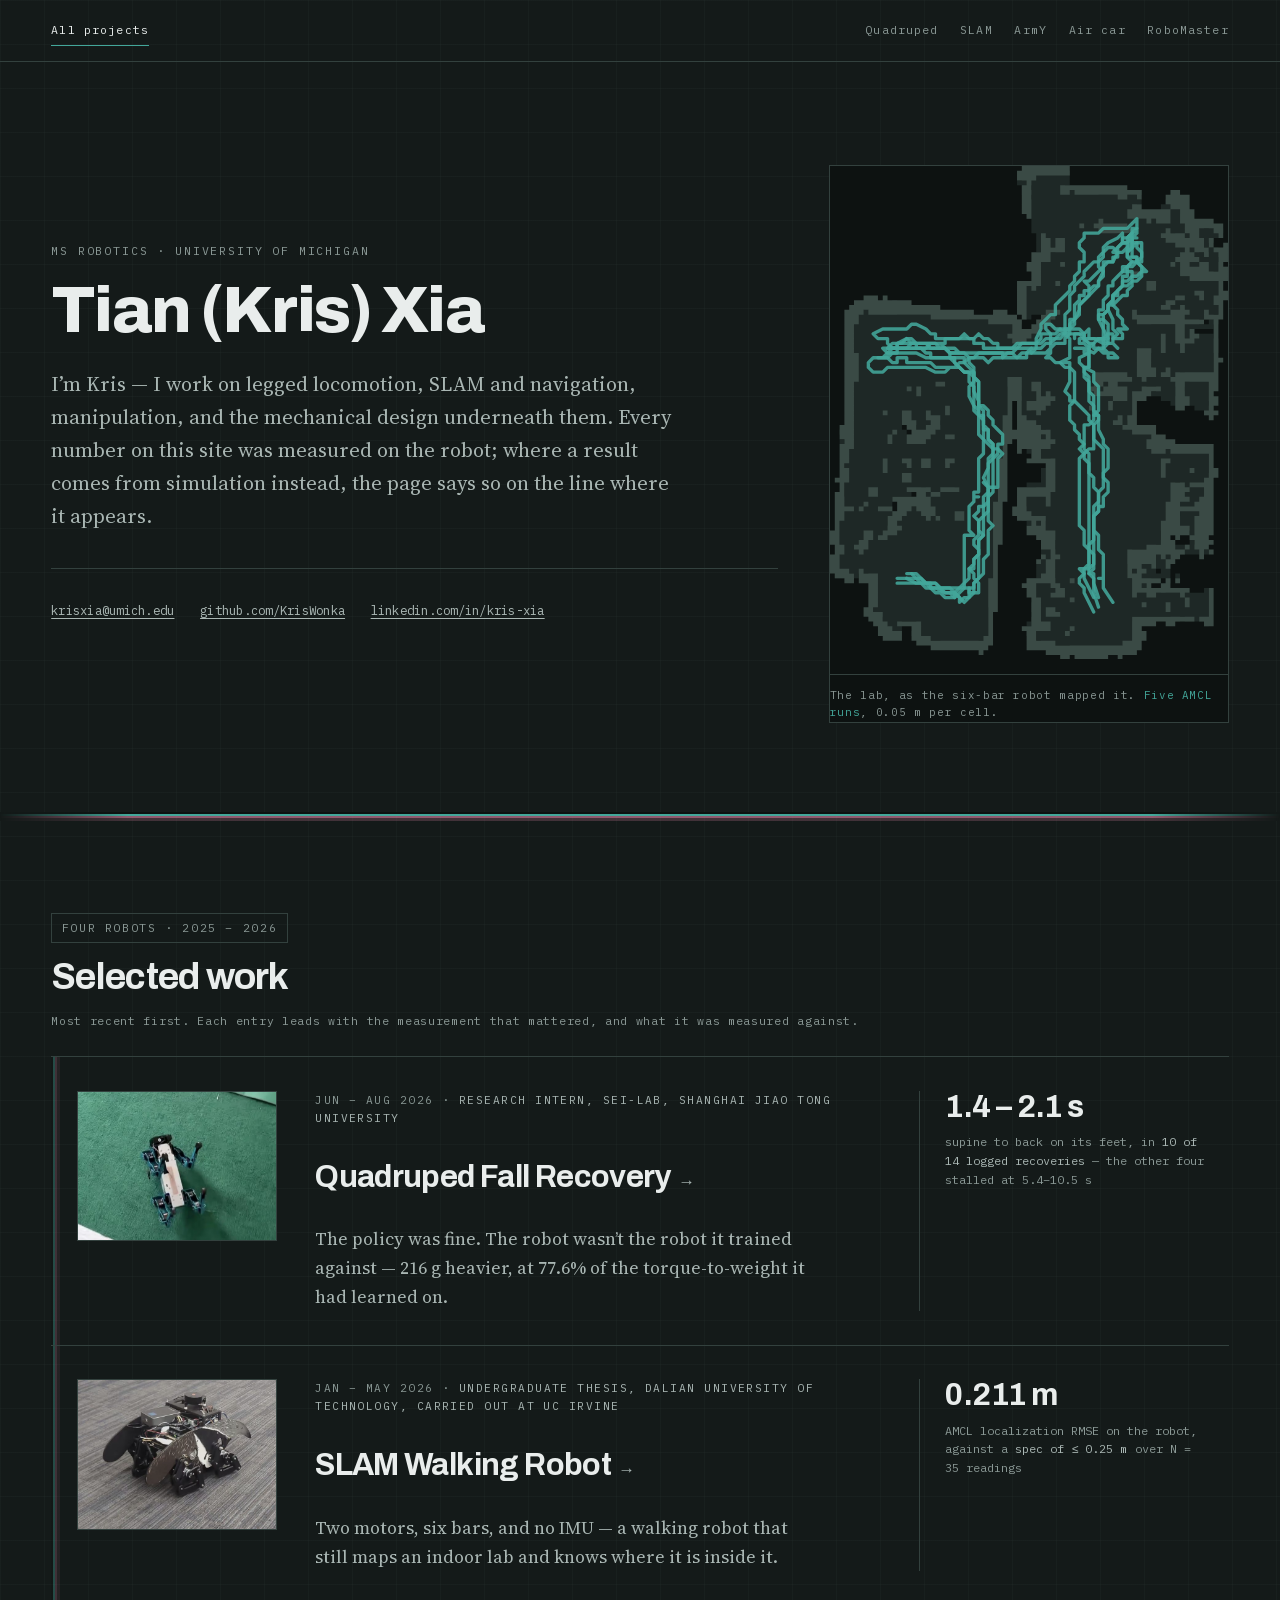
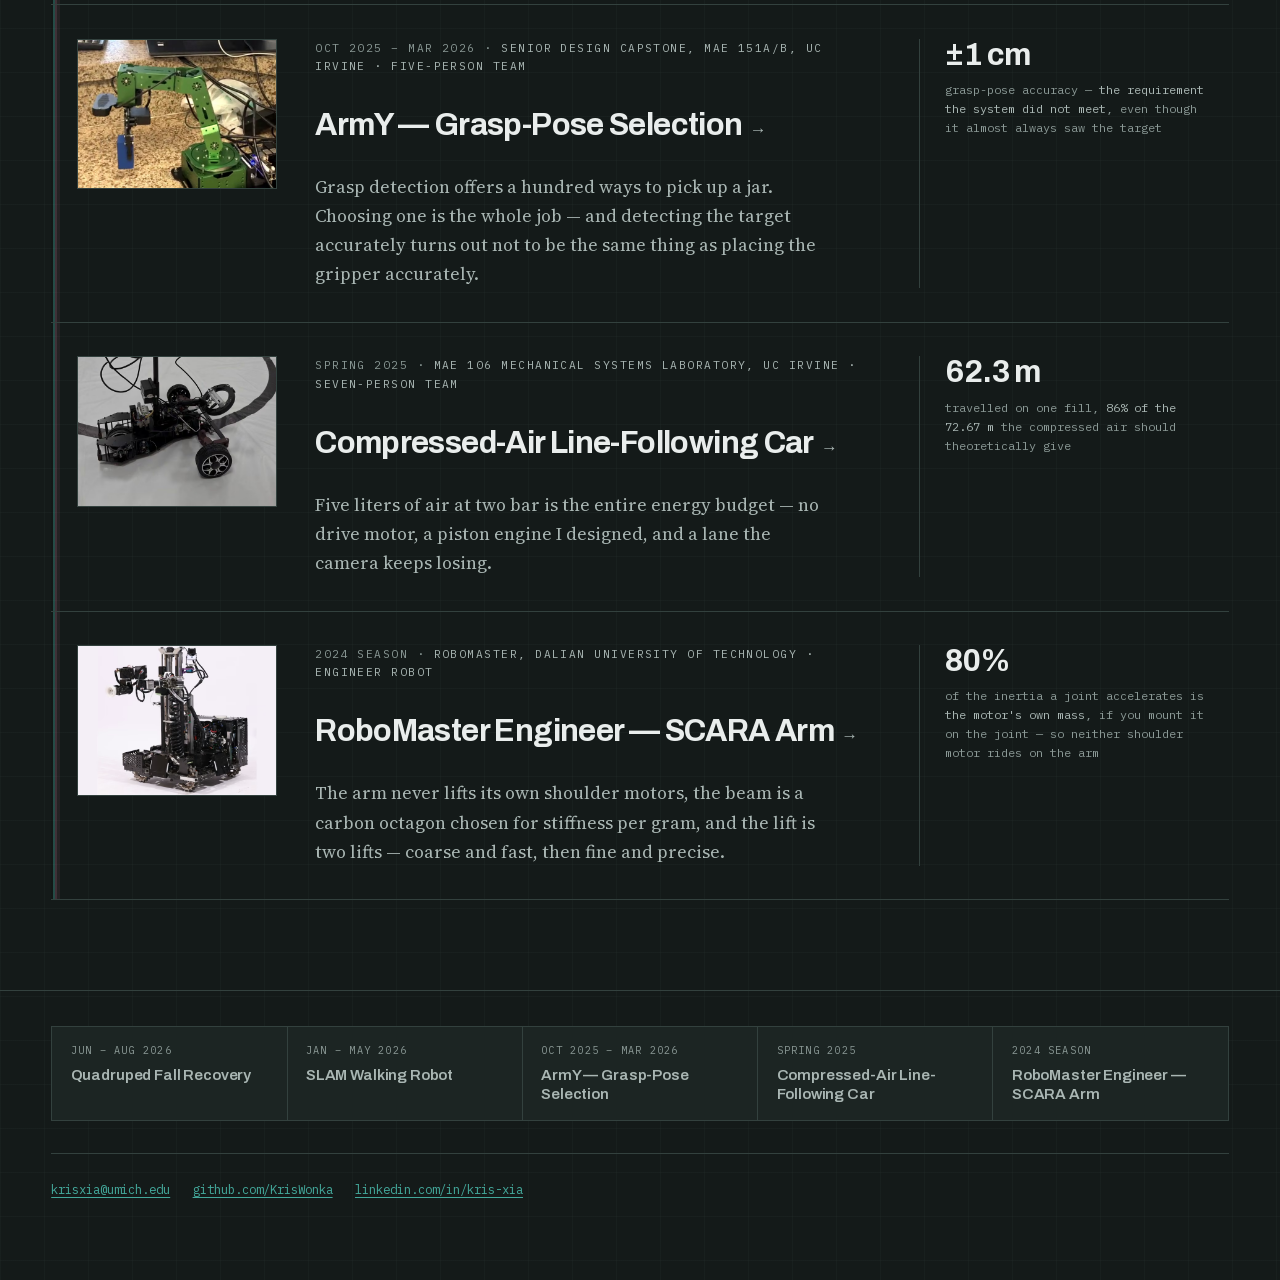
==== commit 352b8439: "ArmY: drop detection/accuracy figures; name hand-eye calibration and depth camera as the limits; spo" ====
--- a/index.html
+++ b/index.html
@@ -127,8 +127,8 @@
             <h3 class="work-title">ArmY — Grasp-Pose Selection <span class="arrow" aria-hidden="true">→</span></h3>
             <p class="work-claim">Grasp detection offers a hundred ways to pick up a jar. Choosing one is the whole job — and detecting the target accurately turns out not to be the same thing as placing the gripper accurately.</p>
             <dl class="work-metric">
-              <dt>7 / 10</dt>
-              <dd>grasp poses within ±1 cm — <b>the requirement the system did not meet</b>, alongside 15/15 target detection</dd>
+              <dt>±1 cm</dt>
+              <dd>grasp-pose accuracy — <b>the requirement the system did not meet</b>, even though it almost always saw the target</dd>
             </dl>
           </a>
         </li>
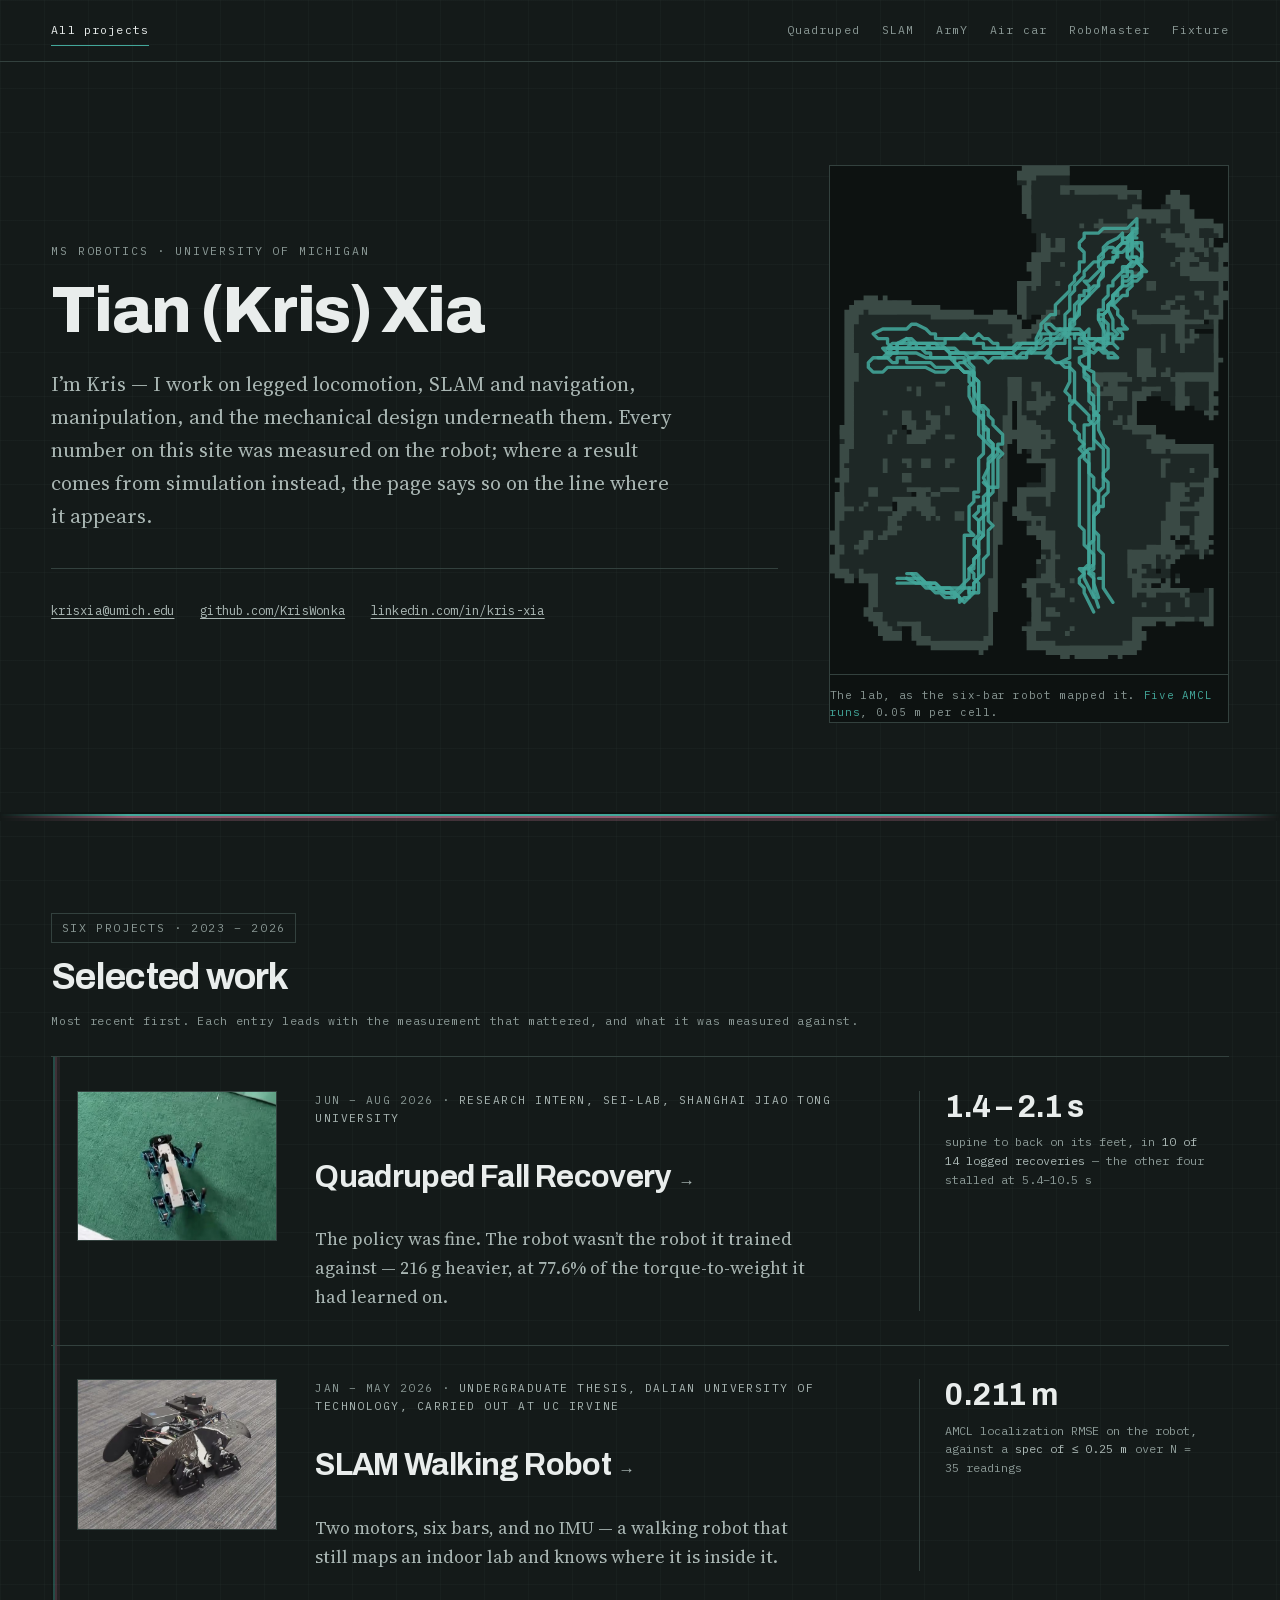
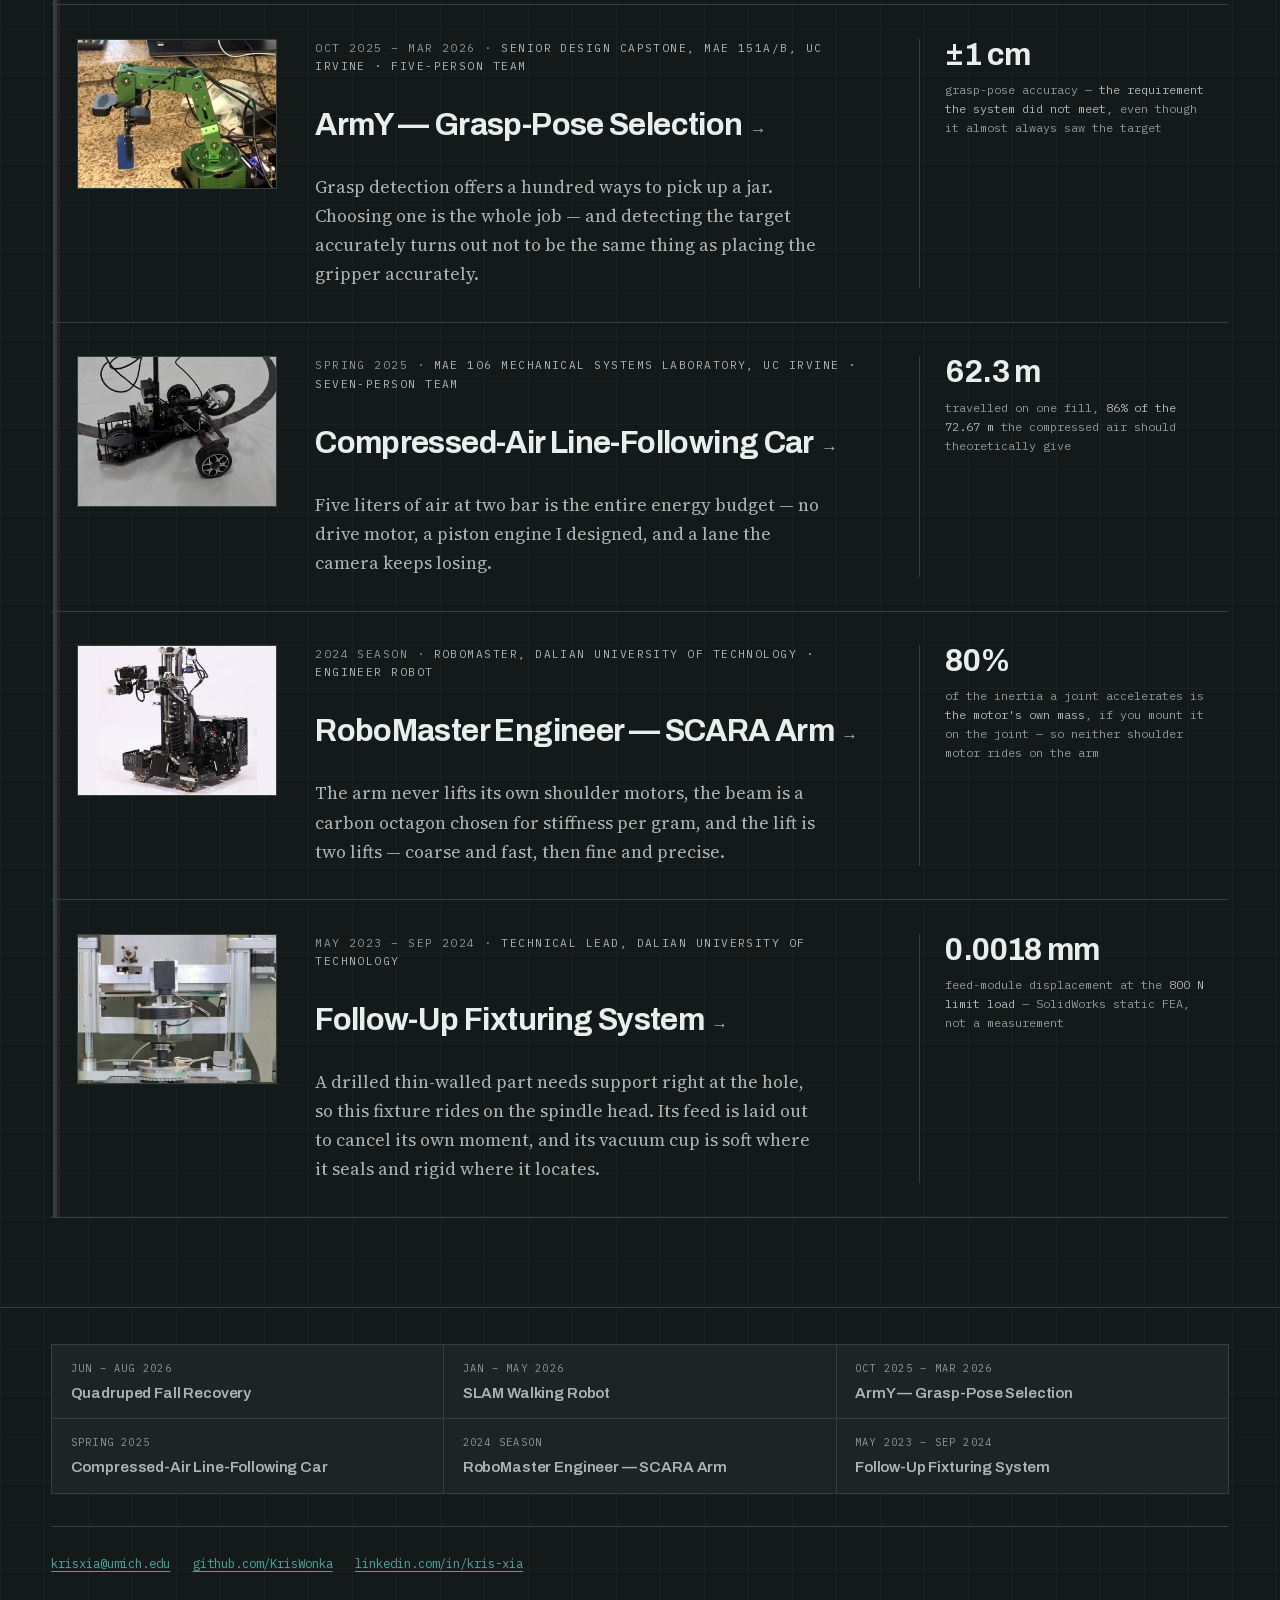
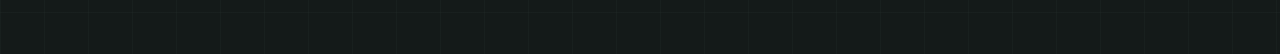
==== commit 7812bc47: "Add the follow-up fixturing project page New page fixture.html: the symmetric twin-cylinder feed (wi" ====
--- a/index.html
+++ b/index.html
@@ -4,25 +4,25 @@
 <meta charset="utf-8">
 <meta name="viewport" content="width=device-width, initial-scale=1">
 <title>Tian (Kris) Xia — Robotics</title>
-<meta name="description" content="Robotics engineer — sim-to-real RL, legged locomotion, SLAM and navigation, manipulation. Five hardware projects, with the numbers each one produced.">
+<meta name="description" content="Robotics engineer — sim-to-real RL, legged locomotion, SLAM and navigation, manipulation. Six hardware projects, with the numbers each one produced.">
 <link rel="canonical" href="https://krisxia.com/">
 <link rel="icon" href="favicon.ico" sizes="16x16 32x32 48x48">
 <meta name="theme-color" content="#141a19">
 <meta property="og:type" content="website">
 <meta property="og:site_name" content="Tian (Kris) Xia">
 <meta property="og:title" content="Tian (Kris) Xia — Robotics">
-<meta property="og:description" content="Robotics engineer — sim-to-real RL, legged locomotion, SLAM and navigation, manipulation. Five hardware projects, with the numbers each one produced.">
+<meta property="og:description" content="Robotics engineer — sim-to-real RL, legged locomotion, SLAM and navigation, manipulation. Six hardware projects, with the numbers each one produced.">
 <meta property="og:url" content="https://krisxia.com/">
 <meta property="og:image" content="https://krisxia.com/assets/og/index.jpg?v=1788221884">
 <meta property="og:image:width" content="1200">
 <meta property="og:image:height" content="630">
 <meta name="twitter:card" content="summary_large_image">
 <meta name="twitter:title" content="Tian (Kris) Xia — Robotics">
-<meta name="twitter:description" content="Robotics engineer — sim-to-real RL, legged locomotion, SLAM and navigation, manipulation. Five hardware projects, with the numbers each one produced.">
+<meta name="twitter:description" content="Robotics engineer — sim-to-real RL, legged locomotion, SLAM and navigation, manipulation. Six hardware projects, with the numbers each one produced.">
 <meta name="twitter:image" content="https://krisxia.com/assets/og/index.jpg?v=1788221884">
 <link rel="preload" href="assets/fonts/archivo-600-800-latin.woff2?v=1788221884" as="font" type="font/woff2" crossorigin>
 <link rel="preload" href="assets/fonts/source-serif-4-400-600-latin.woff2?v=1788221884" as="font" type="font/woff2" crossorigin>
-<link rel="stylesheet" href="style.css?v=1788221884">
+<link rel="stylesheet" href="style.css?v=1788221890">
 </head>
 
 <body>
@@ -34,6 +34,7 @@
   <a href="army.html">ArmY</a>
   <a href="linefollower.html">Air car</a>
   <a href="robomaster.html">RoboMaster</a>
+  <a href="fixture.html">Fixture</a>
 </div></nav>
 
 <header class="hero">
@@ -69,7 +70,7 @@
   <section>
     <div class="wrap">
       <div class="phase-head">
-        <span class="phase-tag plain">Four robots · 2025 – 2026</span>
+        <span class="phase-tag plain">Six projects · 2023 – 2026</span>
         <h2>Selected work</h2>
         <span class="phase-sub">Most recent first. Each entry leads with the measurement that mattered, and what it was measured against.</span>
       </div>
@@ -167,6 +168,25 @@
             <dl class="work-metric">
               <dt>80%</dt>
               <dd>of the inertia a joint accelerates is <b>the motor's own mass</b>, if you mount it on the joint — so neither shoulder motor rides on the arm</dd>
+            </dl>
+          </a>
+        </li>
+
+        <li class="work-item">
+          <a href="fixture.html">
+            <figure class="work-thumb">
+              <picture>
+                <source srcset="assets/thumbs/fixture.avif?v=1788221884" type="image/avif">
+                <img src="assets/thumbs/fixture.jpg?v=1788221884" width="640" height="480" loading="lazy" decoding="async"
+                     alt="The test rig for the follow-up fixture on a machining center: two tall electric-cylinder feed columns either side of the spindle, with the support plate across their feet.">
+              </picture>
+            </figure>
+            <p class="work-meta">May 2023 – Sep 2024 · <b>Technical lead, Dalian University of Technology</b></p>
+            <h3 class="work-title">Follow-Up Fixturing System <span class="arrow" aria-hidden="true">→</span></h3>
+            <p class="work-claim">A drilled thin-walled part needs support right at the hole, so this fixture rides on the spindle head. Its feed is laid out to cancel its own moment, and its vacuum cup is soft where it seals and rigid where it locates.</p>
+            <dl class="work-metric">
+              <dt>0.0018&nbsp;mm</dt>
+              <dd>feed-module displacement at the <b>800&nbsp;N limit load</b> — SolidWorks static FEA, not a measurement</dd>
             </dl>
           </a>
         </li>
@@ -184,6 +204,7 @@
         <a href="army.html"><span class="fn-when">Oct 2025 – Mar 2026</span><span class="fn-title">ArmY — Grasp-Pose Selection</span></a>
         <a href="linefollower.html"><span class="fn-when">Spring 2025</span><span class="fn-title">Compressed-Air Line-Following Car</span></a>
         <a href="robomaster.html"><span class="fn-when">2024 season</span><span class="fn-title">RoboMaster Engineer — SCARA Arm</span></a>
+        <a href="fixture.html"><span class="fn-when">May 2023 – Sep 2024</span><span class="fn-title">Follow-Up Fixturing System</span></a>
       </nav>
       <p class="footer-contact">
         <a href="mailto:krisxia@umich.edu">krisxia@umich.edu</a>
--- a/style.css
+++ b/style.css
@@ -673,7 +673,8 @@
    ============================================================ */
 .footnav{
   display:grid; gap:1px;
-  grid-template-columns:repeat(auto-fit, minmax(min(210px,100%), 1fr));
+  /* six projects: at most three per row, so the grid always closes in full rows (3 + 3) */
+  grid-template-columns:repeat(auto-fit, minmax(max(min(180px,100%), calc((100% - 2px) / 3 - 1px)), 1fr));
   background:var(--line); border:1px solid var(--line);
   margin-bottom:2rem;
 }
